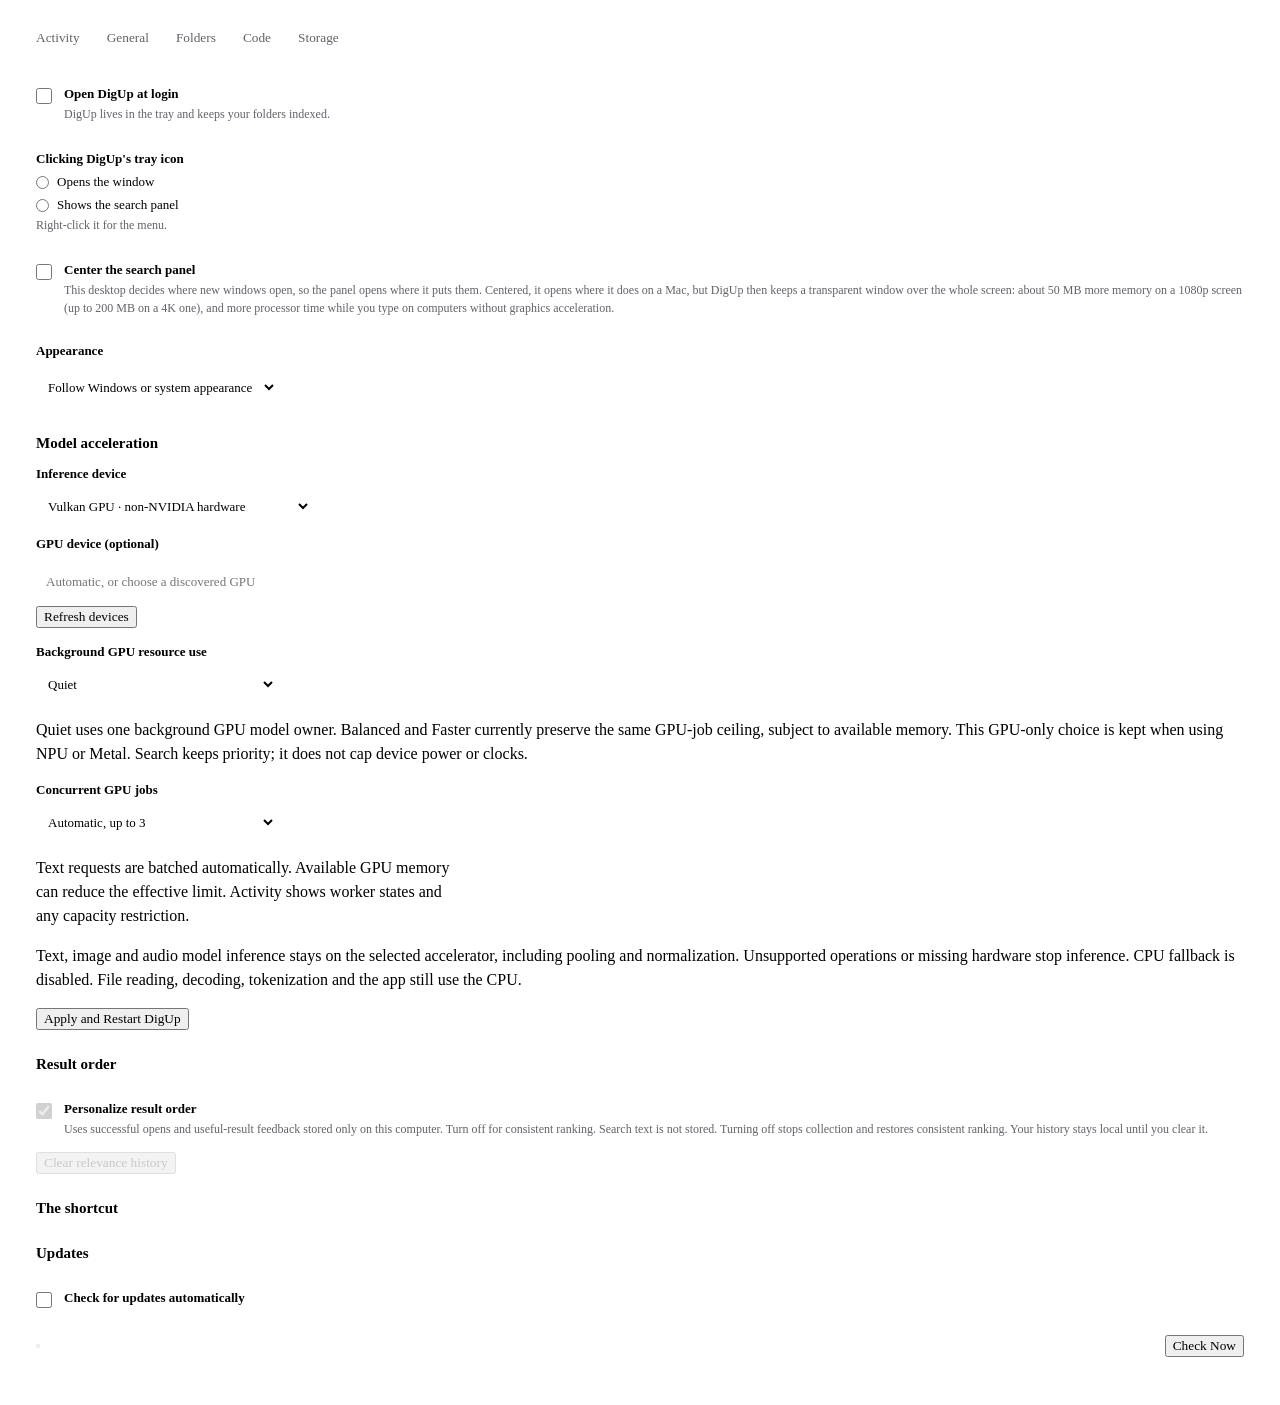
==== shell/ui/settings.html @ 99cb6255 "Keep source feedback independent and exercise review failures" ====
<!doctype html>
<html lang="en">
<head>
  <meta charset="utf-8">
  <title>DigUp Settings</title>
  <link rel="icon" href="icon.png">
  <link rel="stylesheet" href="setup.css">
  <link rel="stylesheet" href="settings.css">
  <link rel="stylesheet" href="applications.css">
  <link rel="stylesheet" href="activity.css">
  <link rel="stylesheet" href="appearance.css">
  <link rel="stylesheet" href="pipeline.css">
  <link rel="stylesheet" href="desktop.css">
  <script src="appearance.js"></script>
</head>
<body>
  <nav class="tabs" id="tabs" role="tablist">
    <button role="tab" data-tab="activity">Activity</button>
    <button role="tab" data-tab="general">General</button>
    <button role="tab" data-tab="folders">Folders</button>
    <button role="tab" data-tab="code">Code</button>
    <button role="tab" data-tab="apps" id="apps-tab" hidden>Apps</button>
    <button role="tab" data-tab="drives" id="drives-tab" hidden>Drives</button>
    <button role="tab" data-tab="executable-review" id="review-tab" hidden>Review apps</button>
    <button role="tab" data-tab="windows-settings" id="win-settings-tab" hidden>Windows settings</button>
    <button role="tab" data-tab="storage">Storage</button>
  </nav>
  <main class="settings">
    <section class="tab" id="activity" role="tabpanel" hidden><div id="settings-activity"></div></section>
    <section class="tab" id="general" role="tabpanel">
      <label class="option" id="login-option" hidden>
        <input type="checkbox" id="login">
        <span class="text">
          <span class="name">Open DigUp at login</span>
          <span class="info">DigUp lives in the tray and keeps your folders indexed.</span>
        </span>
      </label>

      <div class="option" id="tray-click-option" hidden>
        <span class="text">
          <span class="name">Clicking DigUp's tray icon</span>
          <label class="choice"><input type="radio" name="tray-click" value="window"> Opens the window</label>
          <label class="choice"><input type="radio" name="tray-click" value="panel"> Shows the search panel</label>
          <span class="info">Right-click it for the menu.</span>
        </span>
      </div>

      <label class="option" id="center-option" hidden>
        <input type="checkbox" id="center">
        <span class="text">
          <span class="name">Center the search panel</span>
          <span class="info">This desktop decides where new windows open, so the panel opens where it puts them.
            Centered, it opens where it does on a Mac, but DigUp then keeps a transparent window over the whole screen:
            about 50 MB more memory on a 1080p screen (up to 200 MB on a 4K one), and more processor time while you type
            on computers without graphics acceleration.</span>
        </span>
      </label>

      <label for="appearance">Appearance</label>
      <select class="field" id="appearance"><option value="system">Follow Windows or system appearance</option><option value="light">Light</option><option value="dark">Dark</option></select>
      <p id="appearance-message" class="note" role="status"></p>
      <div id="panel-material-option" class="appearance-option" hidden>
        <label for="panel-material">Search panel appearance</label>
        <select class="field" id="panel-material" aria-describedby="panel-material-note">
          <option value="automatic">Automatic · Windows transparency</option>
          <option value="solid">Solid</option>
        </select>
        <p id="panel-material-note" class="note"></p>
      </div>
      <h3>Model acceleration</h3>
      <label for="accelerator">Inference device</label>
      <select class="field" id="accelerator">
        <option value="vulkan">Vulkan GPU · non-NVIDIA hardware</option>
        <option value="amd-vulkan">AMD Vulkan · RDNA1 / RX 5000 and newer</option>
        <option value="nvidia-cuda">NVIDIA CUDA · RTX 20-series and newer</option>
        <option value="openvino-npu">Intel NPU · OpenVINO</option>
        <option value="metal">Apple Metal</option>
      </select>
      <div id="gpu-options">
        <label for="gpu-device">GPU device (optional)</label>
        <input class="field" id="gpu-device" list="gpu-devices" placeholder="Automatic, or choose a discovered GPU" spellcheck="false">
        <datalist id="gpu-devices"></datalist>
        <button id="refresh-gpus" type="button">Refresh devices</button>
        <p id="gpu-discovery" class="note" role="status"></p>
      </div>
      <label for="resource-profile">Background GPU resource use</label>
      <select id="resource-profile" class="field" aria-describedby="resource-profile-note"><option value="quiet">Quiet</option><option value="balanced">Balanced</option><option value="faster">Faster</option></select>
      <p id="resource-profile-note" class="note">Quiet uses one background GPU model owner. Balanced and Faster currently preserve the same GPU-job ceiling, subject to available memory. This GPU-only choice is kept when using NPU or Metal. Search keeps priority; it does not cap device power or clocks.</p>
      <div id="gpu-jobs-control" class="gpu-jobs-control">
        <label for="gpu-jobs">Concurrent GPU jobs</label>
        <select id="gpu-jobs" class="field"><option value="0">Automatic, up to 3</option><option value="1">1</option><option value="2">2</option><option value="3">3</option></select>
        <p class="note">Text requests are batched automatically. Available GPU memory can reduce the effective limit. Activity shows worker states and any capacity restriction.</p>
      </div>
      <p id="accelerator-migration" class="note" role="status" hidden></p>
      <div id="npu-options" hidden>
        <label for="npu-python">OpenVINO Python executable</label>
        <input class="field" id="npu-python" placeholder="C:\DigUpNPU\.venv\Scripts\python.exe" spellcheck="false">
        <label for="npu-models">Exported EmbeddingGemma 2 bundle folder</label>
        <input class="field" id="npu-models" placeholder="C:\DigUpNPU\models" spellcheck="false">
        <p class="note">Use an exported EmbeddingGemma 2 model bundle. Intel's NPU driver is required.
          NPU vectors use a separate index.</p>
      </div>
      <p class="note">Text, image and audio model inference stays on the selected accelerator, including pooling and
        normalization. Unsupported operations or missing hardware stop inference. CPU fallback is disabled.
        File reading, decoding, tokenization and the app still use the CPU.</p>
      <button id="apply-accelerator">Apply and Restart DigUp</button>

      <h3>Result order</h3>
      <label class="option"><input id="personalization-enabled" type="checkbox" checked disabled><span class="text"><span class="name">Personalize result order</span><span class="info">Uses successful opens and useful-result feedback stored only on this computer. Turn off for consistent ranking. Search text is not stored. Turning off stops collection and restores consistent ranking. Your history stays local until you clear it.</span></span></label>
      <button id="clear-personalization" type="button" disabled>Clear relevance history</button>
      <p id="personalization-status" class="note" role="status"></p>

      <h3>The shortcut</h3>
      <div class="keys" id="keys"></div>
      <button class="link" id="change-shortcut" hidden>Change Shortcut…</button>
      <p class="note" id="recording" hidden></p>
      <p class="shortcut-note" id="shortcut-note" hidden></p>
      <code class="command" id="shortcut-command" hidden></code>

      <h3>Updates</h3>
      <label class="option">
        <input type="checkbox" id="update-checks">
        <span class="text">
          <span class="name">Check for updates automatically</span>
          <span class="info" id="update-info"></span>
        </span>
      </label>
      <div class="update-row">
        <button class="link" id="update-version"></button>
        <button id="check-now">Check Now</button>
      </div>
    </section>

    <section class="tab" id="folders" role="tabpanel" hidden>
      <div class="card status-card">
        <div class="status-text">
          <div class="status-line" id="status-line"></div>
          <div class="bar" id="status-bar" hidden><div class="fill" id="status-fill"></div></div>
          <div class="status-detail" id="status-detail"></div>
        </div>
        <button id="pause" hidden>Pause</button>
      </div>

      <h3>Folders to search</h3>
      <button class="link" id="index-now">Index now</button>
      <button class="link" id="index-diagnostics">Activity and diagnostics…</button>
      <div class="card list" id="folder-rows"></div>
      <p id="folder-priority-status" class="note" role="status"></p>
      <button class="link" id="folders-drives" type="button" hidden>Choose drives…</button>
      <button class="link" id="add-folders">Add Folders…</button>

      <h3>Skip these folders</h3>
      <div class="card list" id="skipped-rows"></div>
      <button class="link" id="skip-folder">Skip a Folder…</button>

      <h3>Skip these file types</h3>
      <input class="field" id="types" type="text" placeholder="e.g. heic, txt" spellcheck="false" autocomplete="off">
      <p class="note">DigUp reads pictures, PDFs, documents (txt, md, rtf, docx, odt, html), audio and video. Keys,
        certificates and password files are never read, nor are hidden folders.</p>

      <label class="option hours-option">
        <input type="checkbox" id="hours">
        <span class="text">
          <span class="name">Index only at set hours</span>
          <span class="info">Files are read only between these times, and what changed meanwhile is picked up when
            they begin. Search works all day.</span>
          <span class="times" id="times" hidden>From <input type="time" id="hours-start"> to
            <input type="time" id="hours-end"></span>
        </span>
      </label>
    </section>

    <section class="tab" id="code" role="tabpanel" hidden>
      <p class="intro">DigUp can find code by what it does. Type “code:” in the search panel and say what the code does,
        or pick Code in the window. Results open in your editor at the line.</p>
      <div class="card status-card" id="code-status" hidden>
        <div class="status-text">
          <div class="status-line" id="code-status-line"></div>
          <div class="status-detail" id="code-status-detail"></div>
        </div>
      </div>

      <h3>Code folders</h3>
      <div class="card list" id="code-rows"></div>
      <p id="code-priority-status" class="note" role="status"></p>
      <button class="link" id="add-code">Add Folders…</button>

      <h3>Open code in</h3>
      <select class="field" id="code-editor"></select>
      <p class="note">DigUp reads what git keeps in these folders: source, configuration, a repository's docs and
        notebooks. It leaves out what git ignores, dependencies and build output, data files, keys and password files.
        Code gets an index of its own and shows up only when you search for code.</p>

      <button class="link danger" id="code-off" hidden>Turn Off Code Search…</button>
      <div class="confirm" id="code-off-confirm" hidden>
        <p id="code-off-text"></p>
        <div class="actions">
          <button id="code-off-cancel">Cancel</button>
          <button class="danger" id="code-off-go">Turn Off</button>
        </div>
      </div>
    </section>

    <section class="tab" id="apps" role="tabpanel" hidden>
      <label class="option"><input type="checkbox" id="apps-enabled"><span class="text"><span class="name">Include installed applications</span><span class="info">Find and launch the applications registered with Windows.</span></span></label>
      <label class="option"><input type="checkbox" id="apps-semantic"><span class="text"><span class="name">Match applications by purpose</span><span class="info">Describe what you want to do. Uses the selected inference device; name matching works while the model is unavailable.</span></span></label>
      <label class="option"><span class="text"><span class="name">Apps in ordinary searches</span><span class="info">Choose how applications appear alongside your files. The Apps filter and apps: always search applications directly.</span></span>
        <select id="apps-placement" aria-label="Apps in ordinary searches"><option value="smart">Smart placement</option><option value="files-first">Files first</option><option value="apps-only">Apps view only</option></select></label>
      <div id="apps-status" class="apps-settings-status" aria-label="Application availability"><p id="apps-catalog-status"></p><p id="apps-purpose-status"></p></div>
      <div class="apps-settings-actions"><button id="apps-refresh">Refresh applications</button>
        <button id="apps-prepare">Prepare purpose matching</button><button class="link" id="apps-diagnostics">Activity and diagnostics…</button></div>
      <button id="open-drives" type="button">Choose drives…</button>
      <div id="extra-app-sources" hidden>
        <details class="source-section"><summary>Enhance app descriptions online</summary>
          <p class="note">Optional. Reads installed product IDs and versions through WinGet, then requests matching manifests from Microsoft's community catalog on GitHub. If allowed, it may fetch the publisher page listed there. Those services see the requested product and your IP address. Search queries, documents and local file paths are never sent.</p>
          <label class="option"><input id="descriptions-enabled" type="checkbox"><span>Fetch online app descriptions</span></label>
          <label class="option"><input id="descriptions-publishers" type="checkbox"><span>Use publisher pages when the catalog description is too short</span></label>
          <p class="note">Only exact product and publisher matches are used. Saved descriptions work offline. Your own purpose descriptions always take priority.</p>
          <p id="descriptions-status" class="note" aria-label="Description preparation"></p>
          <div class="apps-settings-actions"><button id="descriptions-refresh">Refresh descriptions</button><button id="descriptions-clear">Turn off and clear saved descriptions</button></div>
          <p id="source-message-enrichment" class="source-message" role="status"></p>
        </details>
        <span id="sources-announcement" class="visually-hidden" role="status"></span>
      </div>
      <div class="apps-catalog-tools"><label for="apps-filter">Find an application to customize</label>
        <input id="apps-filter" class="field" type="search" placeholder="Application name or alias" autocomplete="off">
        <label for="apps-visibility">Show</label><select id="apps-visibility" class="field"><option value="visible">Visible</option><option value="hidden">Hidden</option><option value="all">All</option></select></div>
      <p id="apps-drafts" class="note" role="status"></p>
      <div class="apps-settings-layout"><div class="apps-catalog-pane"><div id="apps-list" role="listbox" aria-label="Applications to customize"></div>
        <button id="apps-more" hidden>Show more applications</button><p id="apps-list-count" class="note"></p></div>
        <div id="apps-editors" aria-label="Selected application settings"></div></div>
    </section>

    <section class="tab" id="drives" role="tabpanel" hidden>
      <h2>Drives</h2>
      <button id="drive-file-settings" class="link" type="button">File indexing status and exclusions</button>
      <p class="note">Choose Files, Applications, or both. File choices retain your folder exclusions. Windows shortcuts remain the preferred application launch targets.</p>
          <button id="drive-list-refresh" type="button">Refresh drive list</button>
          <p id="drive-volumes-state" class="note" role="status"></p><p id="source-message-volumes" class="source-message" role="status"></p>
          <p id="drive-status" class="note" aria-label="Drive discovery progress"></p>
          <div id="drive-volumes" class="source-volumes" aria-label="Drives to scan"></div>
          <div class="drive-source-policy" aria-label="Application discovery policy">
          <label class="option"><input id="drive-enabled" type="checkbox"><span>Discover applications on selected drives</span></label>
          <label class="option"><input id="drive-paused" type="checkbox"><span>Pause application discovery</span></label>
          </div>
          <p id="drive-draft" class="note" role="status"></p>
          <div class="apps-settings-actions"><button id="drive-save">Save drive choices</button><button id="drive-revert">Revert</button><button id="drive-refresh">Rescan applications</button></div>
          <p id="source-message-discovery" class="source-message" role="status"></p>
          <details id="drive-measurements"><summary>Application discovery stage measurements</summary><div id="drive-progress-list"></div></details>
          <button id="drive-install">Install or update fast NTFS discovery…</button>
          <p class="note">Optional, administrator permission required. The read-only component reads NTFS records and checks your access before returning executable paths. Other filesystems and unavailable components use slower directory discovery. The shared component remains installed when a user removes DigUp.</p>
          <button id="open-app-review" type="button">Review discovered applications</button>
          <p class="note">Review installers, helpers and uncertain executables separately. Including an entry makes it searchable; it does not run it.</p>
    </section>

    <section class="tab" id="executable-review" role="tabpanel" hidden>
      <h2>Review discovered applications</h2>
      <p class="note">Drive scans can find installers and internal helpers as well as applications. Include only the programs you want to find and launch. Original Windows shortcuts remain the preferred launch targets.</p>
      <button id="review-drive-settings" class="link" type="button">Drive choices and scan status</button>
          <label for="drive-filter">Review discovered executables</label><input id="drive-filter" type="search" class="field" placeholder="Executable name">
          <label for="drive-visibility">Candidates</label><select id="drive-visibility" class="field"><option value="review">Needs review</option><option value="accepted">Included</option><option value="hidden">Hidden</option><option value="excluded">Excluded</option><option value="all">All</option></select>
          <p id="drive-list-state" class="note" role="status"></p><button id="drive-retry-list" type="button" hidden>Retry catalog</button><div id="drive-candidates" aria-label="Discovered executable candidates"></div><button id="drive-more" hidden>Show more executables</button><p id="drive-count" class="note"></p>
          <p id="source-message-review" class="source-message" role="status"></p>
    </section>

    <section class="tab" id="windows-settings" role="tabpanel" hidden>
      <h2>Windows settings search</h2>
      <div class="settings-source">
          <p class="note">Open Windows pages by name or describe a task. Use the Settings filter or settings: for destinations only.</p>
          <label class="option"><input id="win-settings-enabled" type="checkbox"><span>Include Windows settings</span></label>
          <label class="option"><input id="win-settings-purpose" type="checkbox"><span>Match settings by purpose on the selected accelerator</span></label>
          <label class="option"><input id="win-settings-ordinary" type="checkbox"><span>Show settings in ordinary searches</span></label>
          <p id="win-settings-status" class="note" role="status"></p><button id="win-settings-prepare">Prepare settings purpose matching</button>
          <p id="source-message-windows" class="source-message" role="status"></p>
        </div>
      <button id="win-settings-activity" class="link" type="button">Activity and diagnostics</button>
    </section>

    <section class="tab" id="storage" role="tabpanel" hidden>
      <h3>Model</h3>
      <div class="card facts">
        <div class="fact"><span>EmbeddingGemma 2</span><span>Google · Apache 2.0 · 865 MB</span></div>
        <div class="fact"><span>Status</span><span id="model-status"></span></div>
        <div class="fact"><span>Location</span><button class="path-button" id="model-path"></button></div>
      </div>
      <h3>Index</h3>
      <div class="card facts">
        <div class="fact"><span>Size on disk</span><span id="index-size"></span></div>
        <div class="fact"><span>Location</span><button class="path-button" id="index-path"></button></div>
      </div>
      <h3>Privacy</h3>
      <p class="privacy-text">DigUp reads the folders you choose and keeps what it learns in its index, on this
        computer. Model downloads and update checks send nothing about your files. Optional online app descriptions
        request installed product metadata from the sources explained in Apps; this is off by default.</p>
      <p class="note"><span id="version"></span> <button class="link inline" id="licenses" hidden>Licenses</button></p>
    </section>

    <p class="note problem" id="problem" hidden></p>
  </main>
  <script src="shortcut.js"></script>
  <script src="pipeline.js"></script>
  <script src="activity.js"></script>
  <script src="applications-settings.js"></script>
  <script src="discovery-settings.js"></script>
  <script src="settings.js"></script>
</body>
</html>
---- shell/ui/settings.css ----
/* The Settings window: setup.css's look (colors, keys, notes), with tabs: General, Folders, Code, Storage. */

body { display: flex; flex-direction: column; }

.tabs { flex: none; display: flex; justify-content: flex-start; gap: 4px; overflow-x: auto; padding: 12px 20px 10px; border-bottom: 1px solid var(--line); }
.tabs button { flex: none; min-height: 36px; white-space: nowrap; border: 0; border-radius: 7px; padding: 5px 14px; background: none; color: var(--secondary); font-weight: 500; }
.tabs button:hover { background: var(--line); }
.tabs button[aria-selected="true"] { background: var(--moss); color: white; }

main.settings { flex: 1; min-height: 0; overflow-y: auto; padding: 8px 32px 24px; }
main.settings h3:first-child { margin-top: 14px; }

.option { display: flex; gap: 12px; align-items: flex-start; padding: 12px 0; border-bottom: 1px solid var(--line); }
.option input[type="checkbox"] { width: 16px; height: 16px; margin: 2px 0 0; accent-color: var(--moss); flex: none; }
.option .text { display: flex; flex-direction: column; gap: 3px; }
.option .name { font-size: 13px; font-weight: 600; }
.option .info { font-size: 12px; color: var(--secondary); line-height: 1.45; }
.hours-option { border-bottom: 0; margin-top: 14px; }
.option .choice { display: flex; align-items: center; gap: 8px; font-size: 13px; margin-top: 4px; }
.option .choice input { margin: 0; accent-color: var(--moss); }
.link.inline { padding: 0; font-size: inherit; }
.update-row { display: flex; align-items: center; justify-content: space-between; gap: 12px; padding: 12px 0; }
.update-row .link { padding: 0; color: var(--secondary); cursor: default; }
.update-row .link.available { color: var(--ember); cursor: pointer; }
.times { margin-top: 6px; font-size: 12px; color: var(--secondary); display: flex; align-items: center; gap: 8px; }
.times input { font: inherit; font-size: 12px; color: var(--text); background: var(--card); border: 1px solid var(--line); border-radius: 6px; padding: 3px 6px; }

.card { background: var(--card); border: 1px solid var(--line); border-radius: 10px; }
.status-card { display: flex; align-items: center; gap: 14px; padding: 12px 14px; margin-top: 14px; }
.status-text { flex: 1; min-width: 0; }
.status-line { font-size: 13px; font-weight: 600; }
.status-detail { font-size: 11px; color: var(--secondary); margin-top: 4px; }
.status-card .bar { margin-top: 7px; }

.list .row { display: flex; align-items: center; gap: 12px; padding: 9px 12px; border-top: 1px solid var(--line); }
.list .row:first-child { border-top: 0; }
.list .empty { padding: 10px 12px; font-size: 12px; color: var(--secondary); }
.row .text { flex: 1; min-width: 0; }
.row .name { font-size: 13px; font-weight: 600; display: flex; align-items: center; gap: 6px; }
.row .path, .row .counts { font-size: 11px; color: var(--secondary); overflow: hidden; text-overflow: ellipsis; white-space: nowrap; }
.row .side { flex: none; text-align: right; }
.row .indexed { font-size: 12px; font-weight: 500; font-variant-numeric: tabular-nums; }
.row .states { font-size: 11px; color: var(--secondary); }
.row .flag { font-size: 10px; font-weight: 600; padding: 1px 6px; border-radius: 99px; background: rgba(242, 162, 42, 0.22); }
.remove {
  flex: none; width: 22px; height: 22px; border: 0; border-radius: 50%; padding: 0; background: var(--line);
  color: var(--secondary); font-size: 15px; line-height: 22px; text-align: center;
}
.remove:hover { background: rgba(217, 123, 26, 0.25); color: var(--text); }
.confirm { padding: 10px 12px; border-top: 1px solid var(--line); background: rgba(217, 123, 26, 0.08); }
.confirm p { margin: 0 0 8px; font-size: 12px; line-height: 1.45; }
.confirm .actions { display: flex; justify-content: flex-end; gap: 8px; }
.confirm .danger { background: #c4441c; color: white; border-color: transparent; }

input.field {
  width: 100%; font: inherit; font-size: 13px; color: var(--text); background: var(--card);
  border: 1px solid var(--line); border-radius: 7px; padding: 6px 10px;
}
input.field:focus, select.field:focus { outline: 2px solid color-mix(in srgb, var(--moss) 50%, transparent); outline-offset: -1px; }
select.field {
  font: inherit; font-size: 13px; color: var(--text); background: var(--card); border: 1px solid var(--line);
  border-radius: 7px; padding: 5px 8px; min-width: 240px;
}

.intro { font-size: 12px; color: var(--secondary); line-height: 1.5; margin: 14px 0 0; }
.link.danger { color: #c4441c; margin-top: 14px; }
#code-off-confirm { border: 1px solid var(--line); border-radius: 10px; margin-top: 14px; }

.facts .fact { display: flex; justify-content: space-between; gap: 16px; padding: 9px 12px; border-top: 1px solid var(--line); font-size: 13px; }
.facts .fact:first-child { border-top: 0; }
.facts .fact span:last-child { color: var(--secondary); text-align: right; }
/* A long path loses its start: "…/DigUp/Models". */
.path-button { font: inherit; font-size: 12px; color: var(--secondary); background: none; border: 0; padding: 0; max-width: 70%; overflow: hidden; text-overflow: ellipsis; white-space: nowrap; direction: rtl; text-align: right; }
.path-button bdi { direction: ltr; unicode-bidi: isolate; }
.path-button:hover { color: var(--text); text-decoration: underline; }
.privacy-text { font-size: 12px; color: var(--secondary); line-height: 1.5; margin: 0; }
.problem { color: #c4441c; }

@media (max-width: 640px) {
  .tabs { justify-content: flex-start; overflow-x: auto; }
  .tabs button { flex: none; }
}

#drive-file-settings, #folders-drives { color: var(--leaf-text, var(--moss)); }

.tabs button:focus-visible { outline:2px solid var(--moss); outline-offset:-2px; }
.source-volume { display:grid; grid-template-columns:minmax(0,1fr) auto; gap:8px 16px; padding:16px 0; }
.source-volume > .drive-description { min-width:0; }
.drive-name, .drive-state, .drive-selection { overflow-wrap:anywhere; }
.drive-name { font-weight:650; }
.drive-state, .drive-selection { color:var(--secondary); font-size:12px; line-height:1.5; margin:5px 0 0; }
.drive-state { color:var(--text); }
.drive-actions { grid-column:1 / -1; display:flex; gap:12px; align-items:center; flex-wrap:wrap; }
.source-drive-options { align-self:start; }
.settings-source { margin-top:16px; }
#executable-review .source-candidate:first-child { margin-top:12px; }
@media(max-width:600px),(pointer:coarse) {
  .tabs { padding:8px 12px; }
  .tabs button { min-height:44px; padding:8px 12px; }
  .source-volume { grid-template-columns:minmax(0,1fr); }
  .source-drive-options label { min-height:44px; }
  main.settings { padding-inline:18px; }
  .drive-actions button, #windows-settings button, #executable-review button, #general button { min-height:44px; }
}

.folder-priority { margin-top:4px; white-space:nowrap; }

.drive-source-policy { border-top:1px solid var(--line); margin-top:12px; }
---- shell/ui/applications.css ----
.app-group { margin: 4px 0 18px; }
.app-group-title { font-size: 12px; font-weight: 600; color: var(--secondary); padding: 8px 12px; }
.app-row { display: flex; align-items: center; gap: 11px; min-height: 54px; padding: 8px 12px; border-radius: 7px; cursor: default; }
.app-row:hover { background: var(--line); }
.app-row.selected { background: color-mix(in srgb, var(--moss,#356652) 8%, var(--surface)); }
.app-row-text { min-width: 0; }
.app-name { font-weight: 600; overflow: hidden; text-overflow: ellipsis; white-space: nowrap; }
.app-description { color: var(--secondary); font-size: 12px; line-height: 1.5; overflow: hidden; text-overflow: ellipsis; }
.app-row .app-description { white-space: nowrap; }
.app-icon { flex: none; width: 34px; height: 34px; display: inline-flex; align-items: center; justify-content: center; font-size: 28px; color: var(--secondary); }
.app-icon img { width: 100%; height: 100%; object-fit: contain; }
.app-details { padding: 20px; line-height: 1.6; overflow-wrap: anywhere; }
.app-details > .app-icon { width: 80px; height: 80px; display: flex; margin-bottom: 15px; }
.app-details .app-name { white-space: normal; font-size: 17px; }
.app-details button { margin: 8px 8px 0 0; padding: 6px 12px; border: 1px solid var(--line); border-radius: 6px; background: var(--chip); color: var(--text); }
.app-more { margin: 8px 12px; }
.app-status { padding: 8px 12px; color: var(--secondary); font-size: 12px; overflow-wrap: anywhere; }
.app-editor { padding: 12px 0; border-bottom: 1px solid var(--line); }
.app-editor label { display: block; margin-top: 8px; }
.app-editor input[type=text], .app-editor textarea { width: 100%; font: inherit; padding: 8px; border: 1px solid var(--line); border-radius: 6px; background: var(--surface); color: var(--text); }
.app-editor textarea { resize: vertical; min-height: 65px; }
.app-editor button { margin: 8px 8px 0 0; }

/* The launcher and its editor share the app's moss accent; file previews keep their existing presentation. */
body.apps-mode { --accent:var(--moss); }
body.apps-mode .top { padding:28px 24px 16px; }
body.apps-mode .bar, body.apps-mode .field { min-height:44px; }
body.apps-mode .field { background:var(--surface); border:1px solid var(--line); }
body.apps-mode #content { padding:38px 24px 18px; }
.app-group-heading { display:flex; align-items:center; flex-wrap:wrap; gap:12px; padding:4px 12px 8px; }
.app-group-heading .app-group-title { margin:0; padding:0; font-size:14px; color:var(--text); }
body.apps-mode .app-group-heading { padding:0 0 4px; margin-top:18px; }
body.apps-mode .app-group-title { font-size:23px; font-weight:650; }
.app-group-count, .app-purpose-state, .app-catalog-note { color:var(--secondary); font-size:14px; }
.app-purpose-state { margin-left:auto; font-size:12px; }
.app-catalog-note { margin:0 0 22px; }
.app-row-expanded { display:grid; grid-template-columns:40px minmax(0,1fr) auto auto; gap:16px; min-height:92px; border-radius:0; border-bottom:1px solid var(--line); padding:18px; border-left:3px solid transparent; }
.app-row-expanded.selected { border-left-color:var(--moss); }
.app-row-expanded .app-icon { width:40px; height:40px; }
.app-row-expanded .app-name { font-size:16px; line-height:1.45; }
.app-row-expanded .app-publisher, .app-row-expanded .app-description { color:var(--secondary); font-size:14px; line-height:1.45; overflow:hidden; text-overflow:ellipsis; white-space:nowrap; }
.app-match-reason { color:var(--secondary); font-size:12px; }
.app-title-line { display:flex; align-items:baseline; gap:8px; min-width:0; }
.app-title-line .app-name { min-width:0; overflow:hidden; text-overflow:ellipsis; white-space:nowrap; }
.app-inline-publisher { max-width:35%; flex-shrink:0; overflow:hidden; text-overflow:ellipsis; white-space:nowrap; color:var(--secondary); font-size:11px; }
.apps-mode .app-inline-publisher { display:none; }
.app-purpose-tag { display:none; color:var(--secondary); font-size:11px; }
.app-row-actions { visibility:hidden; }
.app-row.selected .app-row-actions { visibility:visible; }
.app-row:hover .app-row-actions, .app-row:focus-within .app-row-actions { visibility:visible; }
.app-group-mixed { margin:18px 0 8px; border-top:1px solid var(--line); padding-top:10px; }
.app-group-mixed .app-row-expanded { min-height:64px; padding:10px 12px; gap:12px; border-radius:7px; border-bottom:0; }
.app-group-mixed .app-row-expanded .app-name { font-size:14px; }
.app-group-mixed .app-row-expanded .app-publisher { display:none; }
.app-group-mixed .app-row-expanded .app-description { font-size:12px; }
.app-launch, .app-details button.primary { font:inherit; font-size:14px; padding:8px 14px; border:0; border-radius:7px; background:var(--moss); color:#fff; cursor:pointer; }
.app-launch:disabled { opacity:.5; }
.app-launch:focus-visible, .app-settings-row:focus-visible, .app-manage:focus-visible { outline:2px solid var(--moss); outline-offset:3px; }
.app-manage { background:none; color:var(--leaf-text,var(--moss)); text-decoration:underline; border:0; padding:0; margin:22px 0 0; font:inherit; font-size:14px; cursor:pointer; }
.app-keyboard-help { color:var(--secondary); font-size:12px; margin:12px 0; }
.apps-settings-status { margin:18px 0 12px; font-size:13px; line-height:1.5; }
.apps-settings-status p { margin:4px 0; }
#apps-purpose-status { color:var(--secondary); }
.apps-settings-actions { display:flex; align-items:center; flex-wrap:wrap; gap:8px; }
.apps-settings-actions .link { padding:6px 0; }
.apps-catalog-tools { display:grid; grid-template-columns:minmax(0,1fr) auto; column-gap:12px; row-gap:6px; margin-top:24px; }
.apps-catalog-tools label[for=apps-filter] { grid-column:1; grid-row:1; }
.apps-catalog-tools #apps-filter { grid-column:1; grid-row:2; }
.apps-catalog-tools label[for=apps-visibility] { grid-column:2; grid-row:1; }
.apps-catalog-tools #apps-visibility { grid-column:2; grid-row:2; min-width:100px; width:100%; }
.apps-settings-layout { display:grid; grid-template-columns:minmax(180px, .8fr) minmax(0,1.2fr); gap:24px; margin:14px 0 20px; align-items:start; }
.apps-catalog-pane { min-width:0; }
#apps-list { max-height:430px; overflow-y:auto; padding:2px 4px 2px 2px; }
.app-settings-row { display:flex; flex-direction:column; text-align:left; gap:2px; border:0; border-radius:6px; padding:10px; width:100%; color:var(--text); background:transparent; font-size:13px; }
.app-settings-row .app-name { max-width:100%; }
.app-settings-row:hover { background:var(--line); }
.app-settings-row[aria-selected=true] { background:color-mix(in srgb,var(--moss) 12%,var(--surface)); }
.app-draft-mark, .app-visibility-note { font-size:11px; color:var(--secondary); }
.app-draft-mark { color:var(--ember); }
#apps-editors { min-width:0; padding-left:24px; border-left:1px solid var(--line); }
#apps-editors .app-editor { padding:0; border:0; }
#apps-editors .app-editor-name { font-size:17px; text-transform:none; color:var(--text); letter-spacing:0; margin:0 0 4px; overflow-wrap:anywhere; }
.app-editor-purpose { font-size:13px; line-height:1.5; }
.app-editor label { font-size:13px; }
.app-editor label textarea { display:block; margin-top:6px; font-size:14px; }
.app-editor .app-hidden-option { display:flex; align-items:center; gap:8px; margin:16px 0; }
.app-hidden-option input { accent-color:var(--moss); margin:0; }
.app-editor .apps-settings-actions { margin-top:14px; }
.app-editor .apps-settings-actions button { margin:0; }
.app-editor-message { font-size:13px; color:var(--secondary); overflow-wrap:anywhere; }
@media (max-width:1100px) { .app-match-reason { display:none; } .app-purpose-tag { display:block; } .app-row-expanded { grid-template-columns:40px minmax(0,1fr) auto; gap:12px; } }
@media (max-width:540px) { .apps-settings-layout { grid-template-columns:1fr; } #apps-list { max-height:220px; } #apps-editors { border-left:0; border-top:1px solid var(--line); padding:18px 0 0; } .app-purpose-state { width:100%; margin-left:0; } }
@media (prefers-color-scheme:dark) { .app-generic { filter:invert(.75); } }
@media (forced-colors:active) { .app-row.selected, .app-settings-row[aria-selected=true] { outline:2px solid Highlight; } }

.source-section {border-top:1px solid var(--border, #9a9a9a55);padding:16px 0;margin-top:14px}
.source-section > summary {font-weight:600;cursor:pointer}
.source-volumes {display:grid;gap:10px;margin:12px 0}
.source-volume {display:flex;gap:10px;align-items:center;overflow-wrap:anywhere}
.source-candidate {display:grid;gap:4px;padding:12px 0;border-top:1px solid var(--border, #9a9a9a55)}
.source-path {font-size:12px;overflow-wrap:anywhere;opacity:.75}
.description-attribution {font-size:12px;opacity:.8}

.best-matches { border-top: 0; margin-top: 0; padding-top: 0; }
.result-section-title { margin: 18px 12px 12px; font-size: 14px; color: var(--text); }
.cell.best-file-row {
  display: grid; grid-template-columns: 40px minmax(0, 1fr); column-gap: 12px; row-gap: 2px;
  min-height: 64px; padding: 10px 12px; border-radius: 7px; align-items: center;
}
.cell.best-file-row:hover { background: var(--line); }
.cell.best-file-row.selected { background: color-mix(in srgb, var(--moss, #356652) 8%, var(--surface)); }
.cell.best-file-row .picture { grid-column: 1; grid-row: 1 / 3; width: 40px; height: 40px; border-radius: 5px; }
.cell.best-file-row.selected .picture { box-shadow: none; }
.cell.best-file-row .name { grid-column: 2; align-self: end; margin: 0; font-size: 14px; }
.cell.best-file-row .folder { grid-column: 2; align-self: start; margin: 0; font-size: 12px; }
.cell.best-file-row .picture .big-icon svg { width: 26px; height: 26px; }
.cell.best-file-row .kind-badge, .cell.best-file-row .place { display: none; }
.best-file-row:focus-visible { outline: 2px solid var(--accent); outline-offset: -2px; }
@media (forced-colors: active) { .cell.best-file-row.selected { outline: 2px solid Highlight; } }

.source-volume { display: grid; gap: 8px; padding: 12px 0; border-bottom: 1px solid var(--line); }
.source-drive-options { display: flex; flex-wrap: wrap; gap: 12px 24px; }
.source-drive-options label { display: flex; align-items: center; gap: 8px; min-height: 32px; }
.source-drive-options input { flex: none; accent-color: var(--moss); }
.drive-name { font-weight: 600; overflow-wrap: anywhere; }
.source-volume .note { margin: 0; }
@media (pointer: coarse) { .source-drive-options label { min-height: 44px; } }

.cell.best-file-row { border-left: 3px solid transparent; }
.cell.best-file-row.selected, .best-matches .app-row-expanded.selected { border-left-color: var(--leaf-text, var(--moss)); }
.panel-result-group .row, .panel-result-group .app-row { border-left: 3px solid transparent; }
.panel-result-group .row.selected, .panel-result-group .app-row.selected {
  border-left-color: var(--leaf-text, var(--moss));
  background: color-mix(in srgb, var(--moss, #356652) 8%, var(--surface));
}

.result-match-reason, .result-availability { color: var(--secondary); font-size: 11px; line-height: 1.4; }
.cell.best-file-row .result-match-reason { grid-column: 2; }
.cell.best-file-row .picture { grid-row: 1 / 4; }
.feedback-actions { padding: 8px 16px 12px; }
.relevance-feedback { font: inherit; color: var(--text); background: var(--chip); border: 1px solid var(--line); border-radius: 6px; padding: 6px 10px; }
.relevance-feedback:focus-visible { outline: 2px solid var(--moss); outline-offset: 2px; }
.relevance-feedback:disabled { color: var(--secondary); }
---- shell/ui/activity.css ----
/* Shared native-status presentation. Light and dark palettes follow the existing app. */
.visually-hidden { position:absolute; width:1px; height:1px; padding:0; overflow:hidden; clip-path:inset(50%); white-space:nowrap; }
.activity-view { --activity-green:var(--moss,#356652); --activity-good:var(--leaf-text,var(--moss,#356652)); padding:24px; color:var(--text); font-size:14px; line-height:1.5; display:flex; flex-direction:column; height:100%; overflow:hidden; user-select:text; }
.activity-view > [data-pane] { flex:1; min-height:0; overflow-y:auto; padding-right:5px; }
.activity-view > .activity-heading, .activity-view > .activity-tabs, .activity-view > .activity-footer { flex:none; }
.settings #activity { height:100%; }
.activity-view button, .activity-report button { font:inherit; padding:7px 12px; border:1px solid var(--line); border-radius:7px; background:var(--card,var(--surface)); color:var(--text); cursor:pointer; }
.activity-view button:hover, .activity-report button:hover { background:var(--chip,var(--line)); }
.activity-view button:disabled, .activity-report button:disabled { opacity:.5; cursor:default; }
.activity-view button:focus-visible, .activity-report button:focus-visible { outline:2px solid var(--activity-green,var(--moss)); outline-offset:3px; }
.activity-heading, .activity-report-heading { display:flex; align-items:center; justify-content:space-between; gap:16px; }
.activity-heading h2, .activity-report h2 { font-size:21px; margin:0; font-weight:650; letter-spacing:-.02em; }
.activity-heading > button { border:0; color:var(--secondary); background:transparent; }
.activity-tabs { display:flex; gap:24px; margin:12px 0 18px; border-bottom:1px solid var(--line); }
.activity-tabs button { padding:9px 0 10px; border:0; border-bottom:3px solid transparent; border-radius:0; color:var(--secondary); background:none; }
.activity-tabs button[aria-selected=true] { color:var(--activity-good); border-bottom-color:var(--activity-green); font-weight:600; }
.activity-view h3 { margin:0 0 12px; font-size:16px; color:var(--text); text-transform:none; letter-spacing:0; }
.activity-view [data-key=phase] { font-size:23px; line-height:1.25; font-weight:650; }
.activity-view p { margin:6px 0 0; }
.activity-explanation { color:var(--secondary); max-width:62ch; }
.activity-stages { display:flex; justify-content:space-between; list-style:none; padding:0; margin:24px 0 12px; color:var(--secondary); font-size:13px; }
.activity-stages li { flex:1; border-top:2px solid var(--line); padding-top:7px; text-align:center; }
.activity-stages li.current { border-color:var(--ember); color:var(--text); font-weight:600; }
.activity-meter { overflow:hidden; height:6px; border-radius:4px; background:var(--line); }
.activity-meter span { display:block; height:100%; background:var(--moss); border-radius:4px; }
.activity-meter.indeterminate span { width:18%; background:var(--ember); animation:activity-scan 1.9s ease-in-out infinite alternate; }
@keyframes activity-scan { from { transform:translateX(75%); } to { transform:translateX(380%); } }
.activity-progress-label { color:var(--secondary); font-size:12px; text-align:center; min-height:18px; }
.activity-metrics { display:grid; grid-template-columns:1fr 1fr; margin:22px 0 4px; gap:20px; }
.activity-metrics > div { display:flex; flex-direction:column; min-width:0; }
.activity-metrics > div + div { padding-left:20px; border-left:1px solid var(--line); }
.activity-metrics strong { font-size:28px; line-height:1.2; letter-spacing:-.025em; font-weight:650; font-variant-numeric:tabular-nums; overflow-wrap:anywhere; }
.activity-metrics span { color:var(--secondary); margin-top:5px; }
.activity-muted, .activity-path, .activity-explanation { color:var(--secondary); font-size:14px; }
.activity-path { overflow-wrap:anywhere; }
.activity-location { display:flex; justify-content:space-between; align-items:center; gap:16px; margin-top:22px; }
.activity-location > div { min-width:0; }
.activity-location > button { flex:none; }
.activity-view [data-key=freshness] { font-size:12px; margin:8px 0; }
.activity-section { margin-top:18px; padding-top:18px; border-top:1px solid var(--line); }
.activity-view dl { margin:0; }
.activity-view dl > div { display:flex; gap:16px; justify-content:space-between; padding:6px 0; }
.activity-view dt { color:var(--secondary); }
.activity-view dd { margin:0; text-align:right; overflow-wrap:anywhere; }
.activity-view [data-key=skip-reasons] { white-space:pre-line; color:var(--secondary); margin-top:8px; }
.activity-view details { margin-top:14px; font-size:13px; }
.activity-view summary { cursor:pointer; color:var(--secondary); }
.activity-device { font-weight:600; }
.activity-verification { color:var(--activity-good); font-size:13px; }
.activity-error, .activity-connection { color:var(--problem,#ae421c); white-space:pre-line; overflow-wrap:anywhere; }
.activity-actions { display:flex; flex-wrap:wrap; gap:8px; }
.activity-recovery { margin:18px 0 26px; }
.activity-event-title { margin-top:24px !important; }
.activity-events { list-style:none; padding:0; margin:0; max-height:260px; overflow-y:auto; }
.activity-events li { display:grid; grid-template-columns:1fr auto; gap:2px 14px; padding:10px 0; border-bottom:1px solid var(--line); overflow-wrap:anywhere; }
.activity-event-source { color:var(--secondary); font-size:12px; grid-column:1 / -1; }
.activity-events time { color:var(--secondary); font-size:12px; white-space:nowrap; }
.activity-technical { padding-top:12px; }
.activity-technical button { margin-top:12px; }
.activity-footer { display:flex; gap:12px; justify-content:space-between; margin-top:24px; padding-top:16px; border-top:1px solid var(--line); }
.activity-copy-fallback { width:100%; height:100px; margin-top:10px; color:var(--text); background:var(--surface); }
.activity-empty { color:var(--secondary); padding:24px 0; }
.activity-report { width:min(860px,94vw); max-height:90vh; padding:24px; border:1px solid var(--line); border-radius:12px; background:var(--card,var(--surface)); color:var(--text); font-family:inherit; font-size:14px; line-height:1.5; }
.activity-report::backdrop { background:rgba(0,0,0,.3); }
.activity-report p { color:var(--secondary); font-size:14px; }
.activity-redaction { display:flex; align-items:center; gap:8px; margin:16px 0; font-size:14px; }
.activity-redaction input { accent-color:var(--moss); }
.activity-report textarea { width:100%; height:45vh; resize:vertical; padding:12px; border:1px solid var(--line); border-radius:7px; background:var(--surface); color:var(--text); font:12px/1.5 ui-monospace,Consolas,monospace; user-select:text; }
.activity-report .primary { background:var(--moss); color:white; }
body.activity-open { display:grid; grid-template-columns:minmax(0,1fr) min(490px,36vw); grid-template-rows:auto minmax(0,1fr) auto; }
body.activity-open > .top { grid-column:1; grid-row:1; }
body.activity-open > .split { display:contents; }
body.activity-open #content { grid-column:1; grid-row:2; }
body.activity-open > .status { grid-column:1; grid-row:3; }
body.activity-open #side { grid-column:2; grid-row:1 / -1; width:auto; max-width:none; min-width:0; padding:0; background:var(--surface); }
body.activity-open #side[hidden] { display:none; }
body.activity-open .activity-view { min-height:100%; }
body.activity-open #side { overflow-y:auto; }
@media (max-width:960px) { body.activity-open { grid-template-columns:minmax(0,1fr); } body.activity-open #content { display:none; } body.activity-open #side { grid-column:1; grid-row:2; width:100%; min-width:0; border-left:0; } }
@media (max-width:540px) { .activity-view { padding:20px 16px; } .activity-metrics strong { font-size:24px; } .activity-location { align-items:flex-start; flex-direction:column; } .activity-report { padding:16px; } }
@media (prefers-reduced-motion:reduce) { .activity-meter.indeterminate span { animation:none; transform:translateX(225%); } }
@media (forced-colors:active) { .activity-meter { border:1px solid CanvasText; } .activity-meter span { background:Highlight; } .activity-stages li.current { border-color:Highlight; } }
---- shell/ui/appearance.css ----
:root[data-theme="light"] {
  color-scheme:light;
  --surface:#fbfbfb; --card:#fff; --text:#1d1d1f; --secondary:#626269; --tertiary:#626269;
  --pane:rgba(0,0,0,.025); --line:rgba(0,0,0,.12); --fill:rgba(0,0,0,.06);
  --fill-strong:rgba(0,0,0,.1); --tile:rgba(0,0,0,.05); --menu:#fff;
  --chip:rgba(79,128,88,.1); --chip-hover:rgba(79,128,88,.2); --leaf-text:#356652;
  --problem:#ae421c;
}
:root[data-theme="dark"] {
  color-scheme:dark;
  --surface:#1f1f21; --card:#2a2a2d; --text:#f2f2f7; --secondary:#b0b0b6; --tertiary:#b0b0b6;
  --pane:rgba(255,255,255,.025); --line:rgba(255,255,255,.16); --fill:rgba(255,255,255,.08);
  --fill-strong:rgba(255,255,255,.14); --tile:rgba(255,255,255,.05); --menu:#2c2c2e;
  --chip:rgba(162,199,142,.12); --chip-hover:rgba(162,199,142,.22); --leaf-text:#a2c78e;
  --problem:#ffb89c;
}
:root[data-theme="system"] { color-scheme:light dark; }
@media (prefers-color-scheme:light) {
  :root[data-theme="system"] { --secondary:#626269; --tertiary:#626269; --leaf-text:#356652; --problem:#ae421c; }
}
@media (prefers-color-scheme:dark) {
  :root[data-theme="system"] { --secondary:#b0b0b6; --tertiary:#b0b0b6; --leaf-text:#a2c78e; --problem:#ffb89c; }
}
---- shell/ui/pipeline.css ----
.pipeline-drives { margin-top:12px; }
.pipeline-drive { padding:16px 0; border-top:1px solid var(--line); min-width:0; }
.pipeline-drive:first-child { border-top:0; padding-top:4px; }
.pipeline-drive-name { margin:0 0 5px; color:var(--text); font-size:14px; font-weight:650; overflow-wrap:anywhere; }
.pipeline-drive-phase { color:var(--text); font-weight:550; }
.pipeline-drive-counts { font-variant-numeric:tabular-nums; color:var(--text); line-height:1.6; }
.pipeline-drive-note, .pipeline-drive-empty, .pipeline-timing-owner { color:var(--secondary); line-height:1.5; overflow-wrap:anywhere; }
.pipeline-drive-error { color:var(--problem,#ae421c); white-space:pre-line; overflow-wrap:anywhere; }
.pipeline-drive-details summary { cursor:pointer; min-height:32px; padding-top:5px; color:var(--secondary); }
.pipeline-timing-owner { margin-top:12px !important; font-weight:600; }
.pipeline-timings, .pipeline-jobs { margin:4px 0; }
.pipeline-timings > div, .pipeline-jobs > div { display:flex; justify-content:space-between; gap:16px; padding:4px 0; }
.pipeline-timings dt, .pipeline-jobs dt { color:var(--secondary); min-width:0; }
.pipeline-timings dd, .pipeline-jobs dd { margin:0; text-align:right; font-variant-numeric:tabular-nums; }
.pipeline-source-heading { display:flex; align-items:baseline; justify-content:space-between; gap:12px; }
.pipeline-source-state { color:var(--secondary); font-size:12px; font-weight:400; text-align:right; }
.source-section > summary { min-height:44px; padding:10px 0; }
.source-candidate { scroll-margin:12px; }
.source-candidate:focus-visible, .pipeline-drive-details summary:focus-visible { outline:2px solid var(--moss); outline-offset:3px; }
.source-candidate .apps-settings-actions { flex-wrap:wrap; }
.source-candidate button { min-height:36px; }
.source-message { margin-top:8px; color:var(--secondary); overflow-wrap:anywhere; }
.source-message:empty { display:none; }
.source-candidate[data-pending=true] .apps-settings-actions { opacity:.65; }
.gpu-jobs-control { margin-top:16px; max-width:420px; }
.gpu-jobs-control label { display:block; margin-bottom:6px; }
.activity-meter.indeterminate { display:none; }
.activity-meter.indeterminate span { animation:none; }
.activity-progress-label { text-align:left; }
.activity-view button, .activity-report button { min-height:36px; }
.activity-view h4 { text-transform:none; letter-spacing:0; }
@media (max-width:540px) {
  .pipeline-source-heading { align-items:flex-start; flex-direction:column; gap:4px; }
  .pipeline-source-state { text-align:left; }
  .pipeline-jobs > div { flex-direction:column; gap:2px; }
  .pipeline-jobs dd { text-align:left; }
  .source-candidate button, .activity-view button, .activity-report button { min-height:44px; }
}
@media (pointer:coarse) {
  .source-candidate button, .activity-view button, .activity-report button { min-height:44px; }
}

.activity-view button:focus-visible, .activity-report button:focus-visible,
.pipeline-drive-details summary:focus-visible, .source-candidate button:focus-visible,
.source-section > summary:focus-visible {
  outline:2px solid var(--leaf-text,var(--moss)); outline-offset:3px;
}
.gpu-jobs-control select, #appearance { min-height:44px; }

.pipeline-device-measurements { margin-top:16px; }
.pipeline-device-measurements h4 { margin:0 0 6px; font-size:13px; }
---- shell/ui/desktop.css ----
/* Shared desktop hierarchy: the query and selected result lead each view. */
:root {
  --selection-bg: color-mix(in srgb, var(--leaf-text, #356652) 12%, var(--surface));
  --selection-edge: var(--leaf-text, #356652);
  --accent: var(--leaf-text, #356652);
  --selected: var(--selection-bg);
}
button, input, select, textarea { font-family: inherit; }
button { cursor: pointer; }
button:disabled { cursor: default; opacity: .65; }
:where(button, a, input, select, textarea, summary, [tabindex]):focus-visible {
  outline: 2px solid var(--selection-edge); outline-offset: 2px;
}
#query:focus-visible { outline: none; }
.panel .row.selected, .panel .app-row.selected, .panel .weaker.selected,
.cell.selected, .row.selected, .app-row.selected {
  background: var(--selection-bg);
  outline: 2px solid var(--selection-edge); outline-offset: -2px;
}
.top, body.apps-mode .top { padding: 18px 20px 12px; border-bottom: 1px solid var(--line); }
.bar, body.apps-mode .bar { height: 48px; min-height: 48px; gap: 10px; }
.top .field, body.apps-mode .top .field { height: 48px; min-height: 48px; border-radius: 16px;
  padding: 0 12px 0 16px; background: var(--card, var(--surface)); border: 1px solid var(--line); }
.top .field:focus-within { box-shadow: 0 0 0 2px var(--selection-edge); }
.top .glass svg { stroke: var(--secondary); stroke-width: 1.8; }
.top #query { font-size: 19px; }
.top .tool { width: 40px; height: 40px; border-radius: 10px; }
.kinds { margin-top: 14px; gap: 6px; }
.chip { min-height: 30px; border-radius: 8px; padding-inline: 11px; }
.chip[aria-selected="true"] { color: var(--text); background: var(--selection-bg); }
.content { padding: 20px; }
.side { border-left: 1px solid var(--line); }
.app-row-expanded { min-height: 76px; padding: 14px 12px; gap: 12px; border-radius: 10px; border-left: 0; }
.app-row-expanded.selected { border-left: 0; }
.app-row-expanded .app-name { font-size: 15px; }
.app-row-expanded .app-description { font-size: 12px; }
.app-row-expanded .app-icon { width: 36px; height: 36px; }
.app-row-actions .app-launch { min-height: 32px; }
.tabs { justify-content: flex-start; gap: 3px; padding: 10px 16px 0; overflow-x: auto; }
.tabs button { flex: none; min-height: 42px; padding: 8px 12px; border-radius: 8px 8px 0 0; border-bottom: 2px solid transparent; }
.tabs button[aria-selected="true"] { background: var(--fill); color: var(--leaf-text, var(--moss)); border-bottom-color: var(--selection-edge); }
main.settings { padding: 12px 28px 28px; }
main.settings h3 { margin-top: 24px; margin-bottom: 12px; font-size: 15px; line-height: 1.4; }
main.settings label[for] { display: block; margin-top: 12px; margin-bottom: 6px; font-weight: 600; font-size: 13px; }
main.settings .note, main.settings .option .info { line-height: 1.5; }
main.settings .option { padding: 14px 0; }
main.settings input.field, main.settings select.field { min-height: 36px; max-width: 100%; }
.appearance-option { margin-top: 16px; }
.status { min-height: 38px; }
.status-line { min-height: 32px; }
@media (max-width: 720px) {
  .top, body.apps-mode .top { padding: 14px 14px 10px; }
  .bar, body.apps-mode .bar { gap: 6px; }
  .content, body.apps-mode #content { padding: 16px; }
  main.settings { padding: 10px 18px 24px; }
  .app-row-expanded { grid-template-columns: 36px minmax(0,1fr) auto; gap: 10px; }
  .app-row-expanded .app-match-reason { display: none; }
  .top #query { font-size: 17px; }
}
@media (pointer: coarse) {
  .panel-action, .activity, .more-results .app-more, .preview-back,
  .top .tool, .chip, .tabs button, .app-launch { min-height: 44px; }
  :root { --footer-height: 96px; }
}
@media (prefers-reduced-motion: reduce) {
  *, *::before, *::after { scroll-behavior: auto !important; transition-duration: 0s !important; animation-duration: 0s !important; }
}
@media (forced-colors: active) {
  :root { --selection-edge: Highlight; --selection-bg: Canvas; --accent: Highlight; }
  .panel .row.selected, .panel .app-row.selected, .panel .weaker.selected,
  .cell.selected, .row.selected, .app-row.selected { outline: 2px solid Highlight; background: Highlight; color: HighlightText; }
  .cell.selected *, .row.selected *, .app-row.selected * { color: HighlightText; }
  button { border-color: ButtonText; }
}
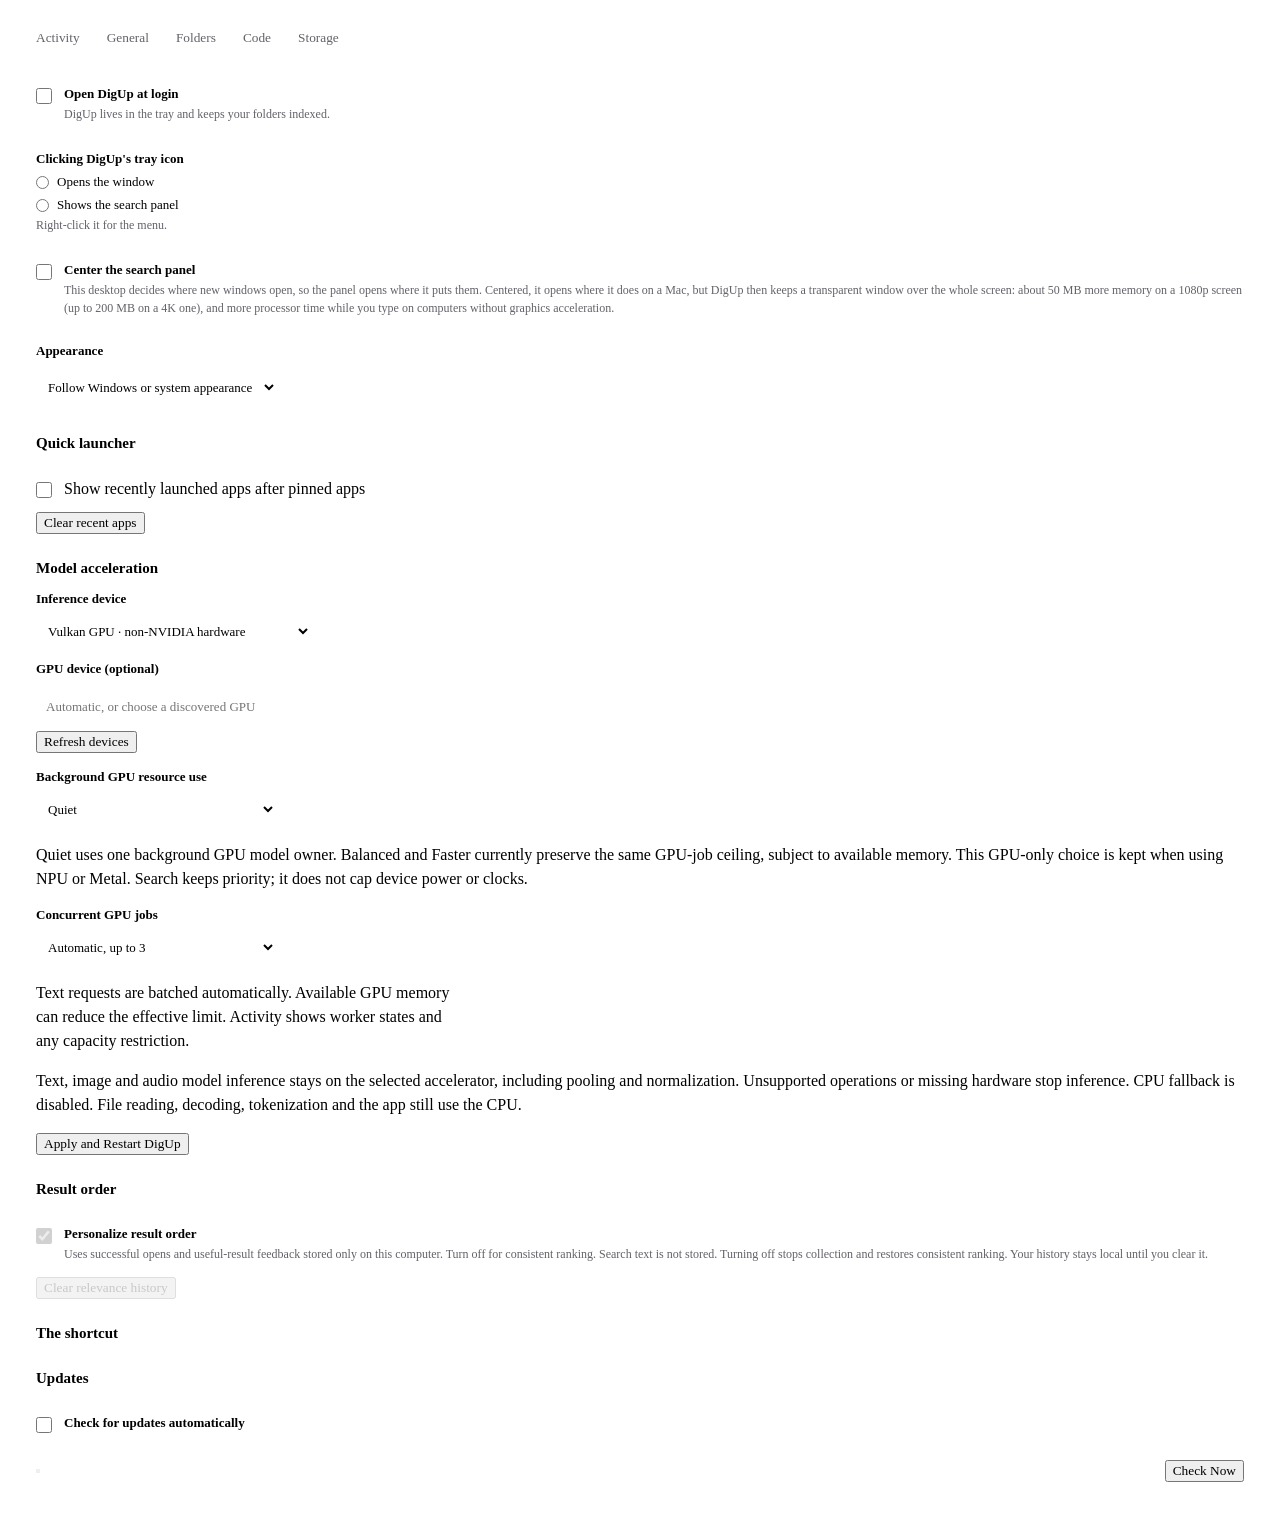
==== commit 2f752cce: "Add native Control Panel catalog and pinned launcher home" ====
--- a/shell/ui/settings.html
+++ b/shell/ui/settings.html
@@ -67,6 +67,16 @@
         </select>
         <p id="panel-material-note" class="note"></p>
       </div>
+      <h3>Quick launcher</h3>
+      <label class="option"><input id="launcher-recents" type="checkbox"><span>Show recently launched apps after pinned apps</span></label>
+      <button id="clear-launcher-recents" type="button">Clear recent apps</button>
+      <div id="launcher-pins" aria-label="Pinned applications"></div>
+      <p id="launcher-note" class="note" role="status"></p>
+      <div id="copilot-option" hidden>
+        <h3>Copilot key</h3>
+        <p id="copilot-status" class="note" role="status"></p>
+        <button id="configure-copilot" type="button">Choose app for Copilot key in Windows</button>
+      </div>
       <h3>Model acceleration</h3>
       <label for="accelerator">Inference device</label>
       <select class="field" id="accelerator">
@@ -85,6 +95,7 @@
       </div>
       <label for="resource-profile">Background GPU resource use</label>
       <select id="resource-profile" class="field" aria-describedby="resource-profile-note"><option value="quiet">Quiet</option><option value="balanced">Balanced</option><option value="faster">Faster</option></select>
+      <p id="resource-profile-message" class="note problem" role="status" hidden></p>
       <p id="resource-profile-note" class="note">Quiet uses one background GPU model owner. Balanced and Faster currently preserve the same GPU-job ceiling, subject to available memory. This GPU-only choice is kept when using NPU or Metal. Search keeps priority; it does not cap device power or clocks.</p>
       <div id="gpu-jobs-control" class="gpu-jobs-control">
         <label for="gpu-jobs">Concurrent GPU jobs</label>
@@ -270,7 +281,7 @@
           <label class="option"><input id="win-settings-enabled" type="checkbox"><span>Include Windows settings</span></label>
           <label class="option"><input id="win-settings-purpose" type="checkbox"><span>Match settings by purpose on the selected accelerator</span></label>
           <label class="option"><input id="win-settings-ordinary" type="checkbox"><span>Show settings in ordinary searches</span></label>
-          <p id="win-settings-status" class="note" role="status"></p><button id="win-settings-prepare">Prepare settings purpose matching</button>
+          <p id="win-settings-status" class="note" role="status"></p><button id="win-settings-refresh" type="button">Refresh Control Panel</button><button id="win-settings-prepare">Prepare settings purpose matching</button>
           <p id="source-message-windows" class="source-message" role="status"></p>
         </div>
       <button id="win-settings-activity" class="link" type="button">Activity and diagnostics</button>
@@ -303,5 +314,6 @@
   <script src="applications-settings.js"></script>
   <script src="discovery-settings.js"></script>
   <script src="settings.js"></script>
+  <script src="launcher.js"></script>
 </body>
 </html>
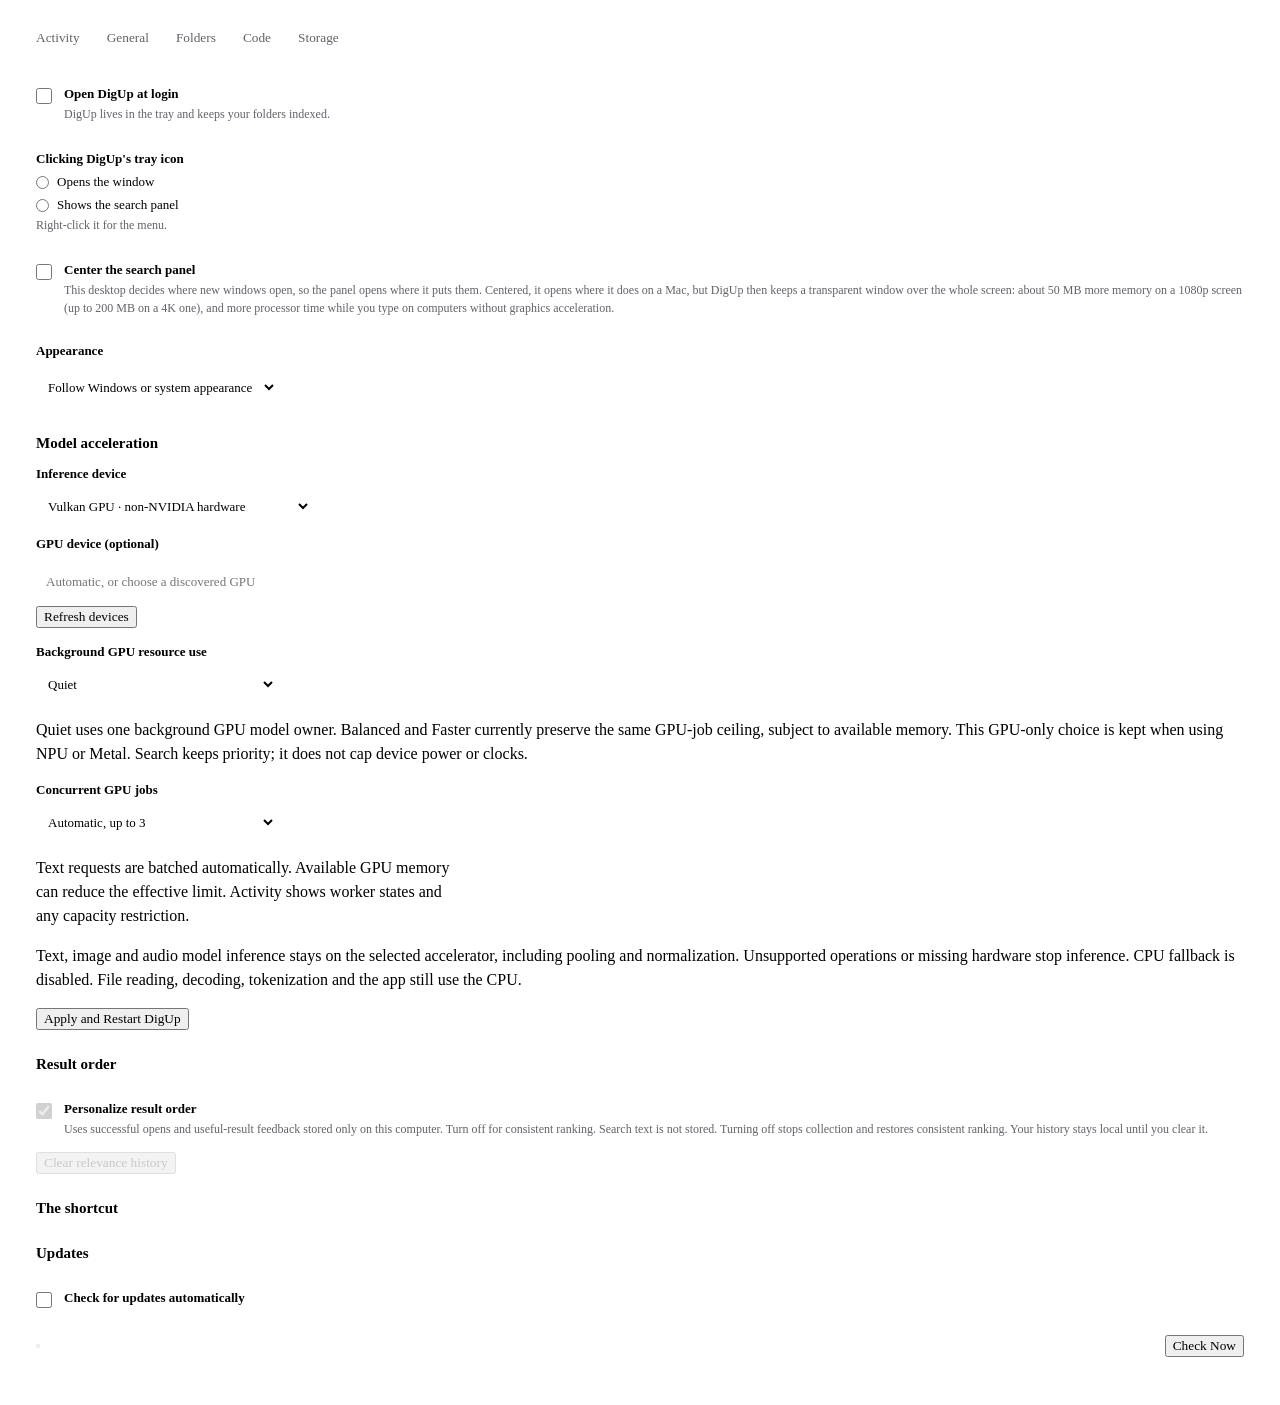
==== commit 92c5abf4: "Preserve launcher selection and localized catalogs with regression coverage" ====
--- a/shell/ui/settings.html
+++ b/shell/ui/settings.html
@@ -67,6 +67,7 @@
         </select>
         <p id="panel-material-note" class="note"></p>
       </div>
+      <section id="launcher-preferences" hidden>
       <h3>Quick launcher</h3>
       <label class="option"><input id="launcher-recents" type="checkbox"><span>Show recently launched apps after pinned apps</span></label>
       <button id="clear-launcher-recents" type="button">Clear recent apps</button>
@@ -77,6 +78,7 @@
         <p id="copilot-status" class="note" role="status"></p>
         <button id="configure-copilot" type="button">Choose app for Copilot key in Windows</button>
       </div>
+      </section>
       <h3>Model acceleration</h3>
       <label for="accelerator">Inference device</label>
       <select class="field" id="accelerator">
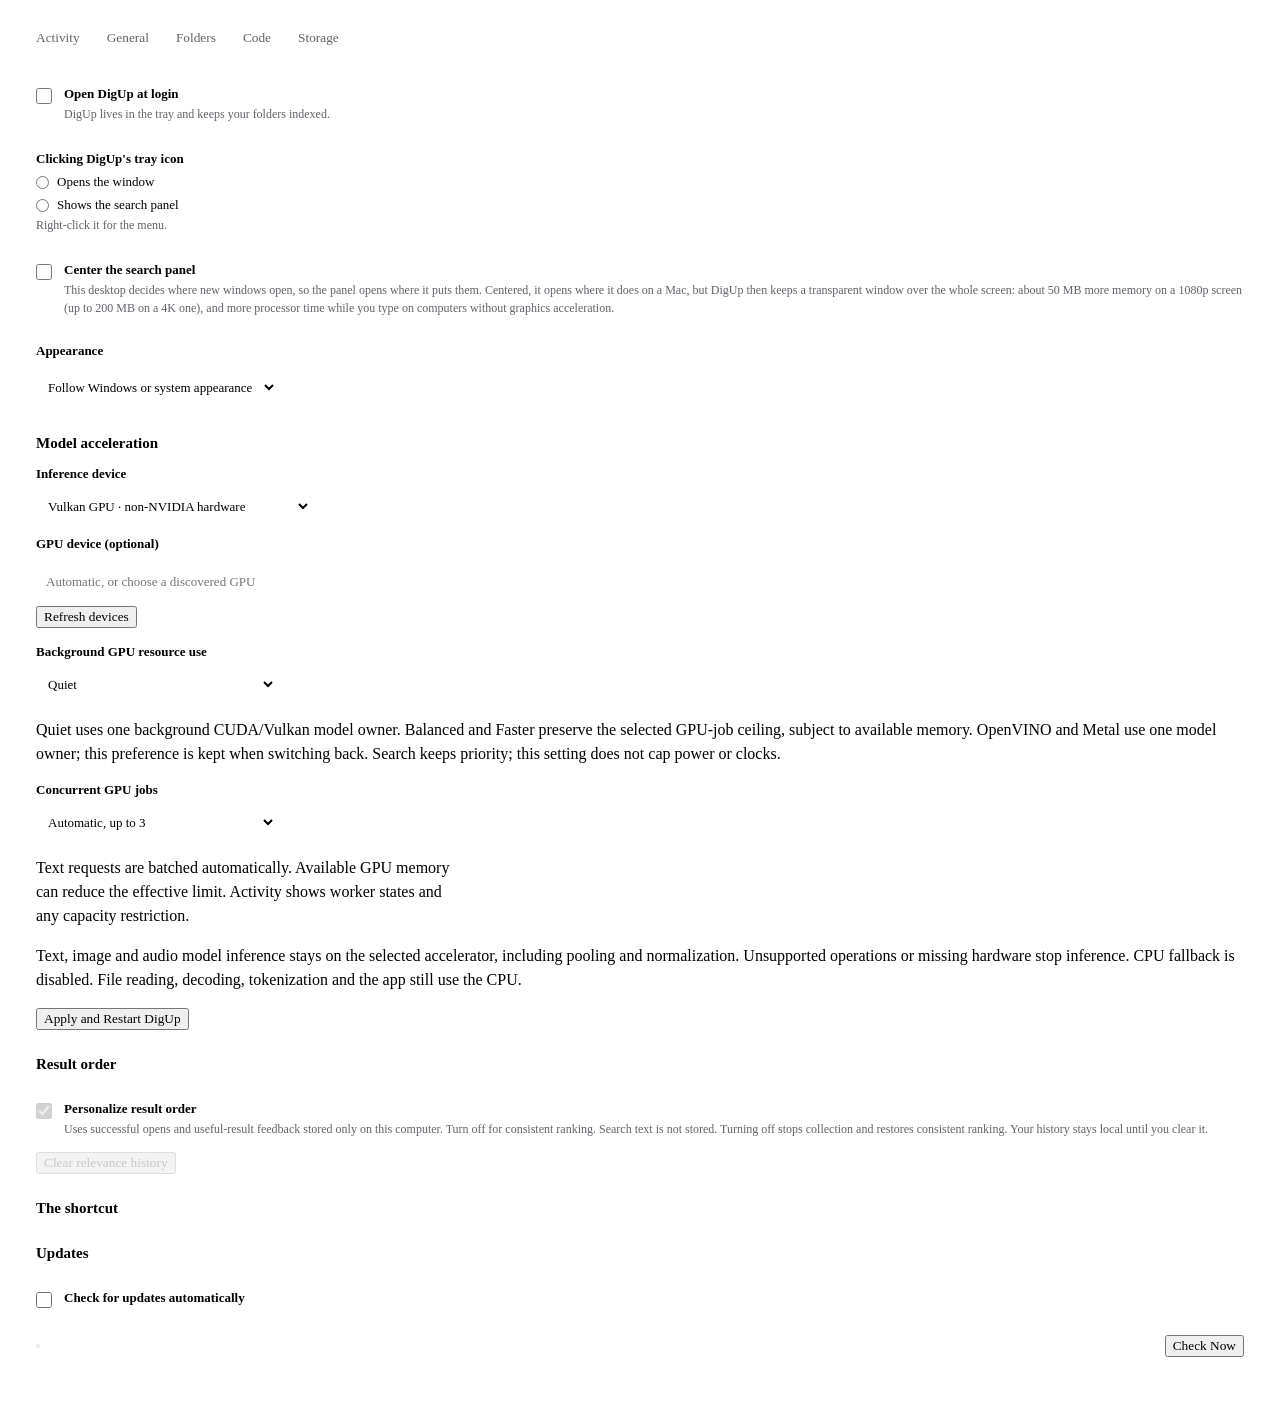
==== commit a60a7732: "Clarify Intel verification failures and validate checkpoint metadata before loading" ====
--- a/shell/ui/settings.html
+++ b/shell/ui/settings.html
@@ -86,6 +86,7 @@
         <option value="amd-vulkan">AMD Vulkan · RDNA1 / RX 5000 and newer</option>
         <option value="nvidia-cuda">NVIDIA CUDA · RTX 20-series and newer</option>
         <option value="openvino-npu">Intel NPU · OpenVINO</option>
+        <option value="openvino-gpu">Intel integrated GPU · OpenVINO</option>
         <option value="metal">Apple Metal</option>
       </select>
       <div id="gpu-options">
@@ -98,7 +99,7 @@
       <label for="resource-profile">Background GPU resource use</label>
       <select id="resource-profile" class="field" aria-describedby="resource-profile-note"><option value="quiet">Quiet</option><option value="balanced">Balanced</option><option value="faster">Faster</option></select>
       <p id="resource-profile-message" class="note problem" role="status" hidden></p>
-      <p id="resource-profile-note" class="note">Quiet uses one background GPU model owner. Balanced and Faster currently preserve the same GPU-job ceiling, subject to available memory. This GPU-only choice is kept when using NPU or Metal. Search keeps priority; it does not cap device power or clocks.</p>
+      <p id="resource-profile-note" class="note">Quiet uses one background CUDA/Vulkan model owner. Balanced and Faster preserve the selected GPU-job ceiling, subject to available memory. OpenVINO and Metal use one model owner; this preference is kept when switching back. Search keeps priority; this setting does not cap power or clocks.</p>
       <div id="gpu-jobs-control" class="gpu-jobs-control">
         <label for="gpu-jobs">Concurrent GPU jobs</label>
         <select id="gpu-jobs" class="field"><option value="0">Automatic, up to 3</option><option value="1">1</option><option value="2">2</option><option value="3">3</option></select>
@@ -106,17 +107,50 @@
       </div>
       <p id="accelerator-migration" class="note" role="status" hidden></p>
       <div id="npu-options" hidden>
-        <label for="npu-python">OpenVINO Python executable</label>
-        <input class="field" id="npu-python" placeholder="C:\DigUpNPU\.venv\Scripts\python.exe" spellcheck="false">
-        <label for="npu-models">Exported EmbeddingGemma 2 bundle folder</label>
-        <input class="field" id="npu-models" placeholder="C:\DigUpNPU\models" spellcheck="false">
-        <p class="note">Use an exported EmbeddingGemma 2 model bundle. Intel's NPU driver is required.
-          NPU vectors use a separate index.</p>
+        <h4>Intel setup</h4>
+        <p id="openvino-runtime" class="note" role="status">Checking the bundled OpenVINO runtime…</p>
+        <label for="openvino-device">Intel device</label>
+        <select id="openvino-device" class="field"><option value="">Automatic · one eligible device</option></select>
+        <button id="openvino-check" type="button">Check Intel setup</button>
+        <p id="openvino-device-status" class="note" role="status"></p>
+        <label for="npu-models">Exported OpenVINO model bundle</label>
+        <input class="field" id="npu-models" placeholder="Choose a bundle, or prepare one below" spellcheck="false">
+        <button id="openvino-choose-models" type="button">Choose bundle…</button>
+        <p id="openvino-model-status" class="note" role="status"></p>
+        <p class="note">Download and prepare uses several GB for the full model and exported profiles. It contacts only the model host, under the model's license. Offline preparation runs reference calculations on CPU once; application inference stays on the selected Intel device.</p>
+        <details id="openvino-access"><summary>Download access, if required by the model host</summary>
+          <button id="openvino-model-page" type="button">Open model and license page</button>
+          <label for="openvino-access-token">Hugging Face read-only access token</label>
+          <input id="openvino-access-token" class="field" type="password" autocomplete="off" spellcheck="false">
+          <p class="note">Used only for this model download. DigUp does not save the token or use an existing account token automatically.</p>
+        </details>
+        <button id="openvino-download" type="button" disabled>Download and prepare model</button>
+        <details id="openvino-prepare-details">
+          <summary>Prepare from a local model checkpoint</summary>
+          <p class="note">Use the complete Transformers EmbeddingGemma 2 checkpoint obtained under its model license. The normal GPU download contains GGUF weights and cannot be used here.</p>
+          <label for="openvino-source">Checkpoint folder</label>
+          <input id="openvino-source" class="field" readonly placeholder="Choose the downloaded checkpoint">
+          <button id="openvino-choose-source" type="button">Choose checkpoint…</button>
+          <label for="openvino-revision">Checkpoint revision</label>
+          <input id="openvino-revision" class="field" maxlength="40" spellcheck="false" placeholder="Full 40-character snapshot commit">
+          <p class="note">Preparation runs reference calculations on CPU once to export the model. Search and indexing inference stay on the selected Intel accelerator. Preparation is local and does not download weights.</p>
+          <button id="openvino-prepare" type="button" disabled>Prepare OpenVINO model</button>
+          <button id="openvino-cancel" type="button" disabled>Cancel preparation</button>
+        </details>
+        <p id="openvino-preparation-status" class="note" role="status" aria-live="polite"></p>
+        <button id="openvino-use-prepared" type="button" hidden>Use prepared bundle</button>
+        <details id="openvino-advanced">
+          <summary>Advanced: use a different Python environment</summary>
+          <label for="npu-python">OpenVINO Python executable</label>
+          <input class="field" id="npu-python" placeholder="Use the bundled runtime" spellcheck="false">
+          <button id="openvino-choose-python" type="button">Choose Python…</button>
+        </details>
       </div>
       <p class="note">Text, image and audio model inference stays on the selected accelerator, including pooling and
         normalization. Unsupported operations or missing hardware stop inference. CPU fallback is disabled.
         File reading, decoding, tokenization and the app still use the CPU.</p>
       <button id="apply-accelerator">Apply and Restart DigUp</button>
+      <p id="accelerator-problem" class="note problem" role="alert" hidden></p>
 
       <h3>Result order</h3>
       <label class="option"><input id="personalization-enabled" type="checkbox" checked disabled><span class="text"><span class="name">Personalize result order</span><span class="info">Uses successful opens and useful-result feedback stored only on this computer. Turn off for consistent ranking. Search text is not stored. Turning off stops collection and restores consistent ranking. Your history stays local until you clear it.</span></span></label>
@@ -292,7 +326,7 @@
     <section class="tab" id="storage" role="tabpanel" hidden>
       <h3>Model</h3>
       <div class="card facts">
-        <div class="fact"><span>EmbeddingGemma 2</span><span>Google · Apache 2.0 · 865 MB</span></div>
+        <div class="fact"><span>EmbeddingGemma 2</span><span id="model-format">Google · Apache 2.0 · 865 MB</span></div>
         <div class="fact"><span>Status</span><span id="model-status"></span></div>
         <div class="fact"><span>Location</span><button class="path-button" id="model-path"></button></div>
       </div>
@@ -315,6 +349,7 @@
   <script src="activity.js"></script>
   <script src="applications-settings.js"></script>
   <script src="discovery-settings.js"></script>
+  <script src="openvino-settings.js"></script>
   <script src="settings.js"></script>
   <script src="launcher.js"></script>
 </body>
--- a/shell/ui/applications.css
+++ b/shell/ui/applications.css
@@ -90,7 +90,9 @@
 .app-editor-message { font-size:13px; color:var(--secondary); overflow-wrap:anywhere; }
 @media (max-width:1100px) { .app-match-reason { display:none; } .app-purpose-tag { display:block; } .app-row-expanded { grid-template-columns:40px minmax(0,1fr) auto; gap:12px; } }
 @media (max-width:540px) { .apps-settings-layout { grid-template-columns:1fr; } #apps-list { max-height:220px; } #apps-editors { border-left:0; border-top:1px solid var(--line); padding:18px 0 0; } .app-purpose-state { width:100%; margin-left:0; } }
-@media (prefers-color-scheme:dark) { .app-generic { filter:invert(.75); } }
+:root[data-theme="dark"] .app-generic { filter:invert(.85); }
+:root[data-theme="light"] .app-generic { filter:none; }
+@media (prefers-color-scheme:dark) { :root:not([data-theme="light"]) .app-generic { filter:invert(.85); } }
 @media (forced-colors:active) { .app-row.selected, .app-settings-row[aria-selected=true] { outline:2px solid Highlight; } }
 
 .source-section {border-top:1px solid var(--border, #9a9a9a55);padding:16px 0;margin-top:14px}
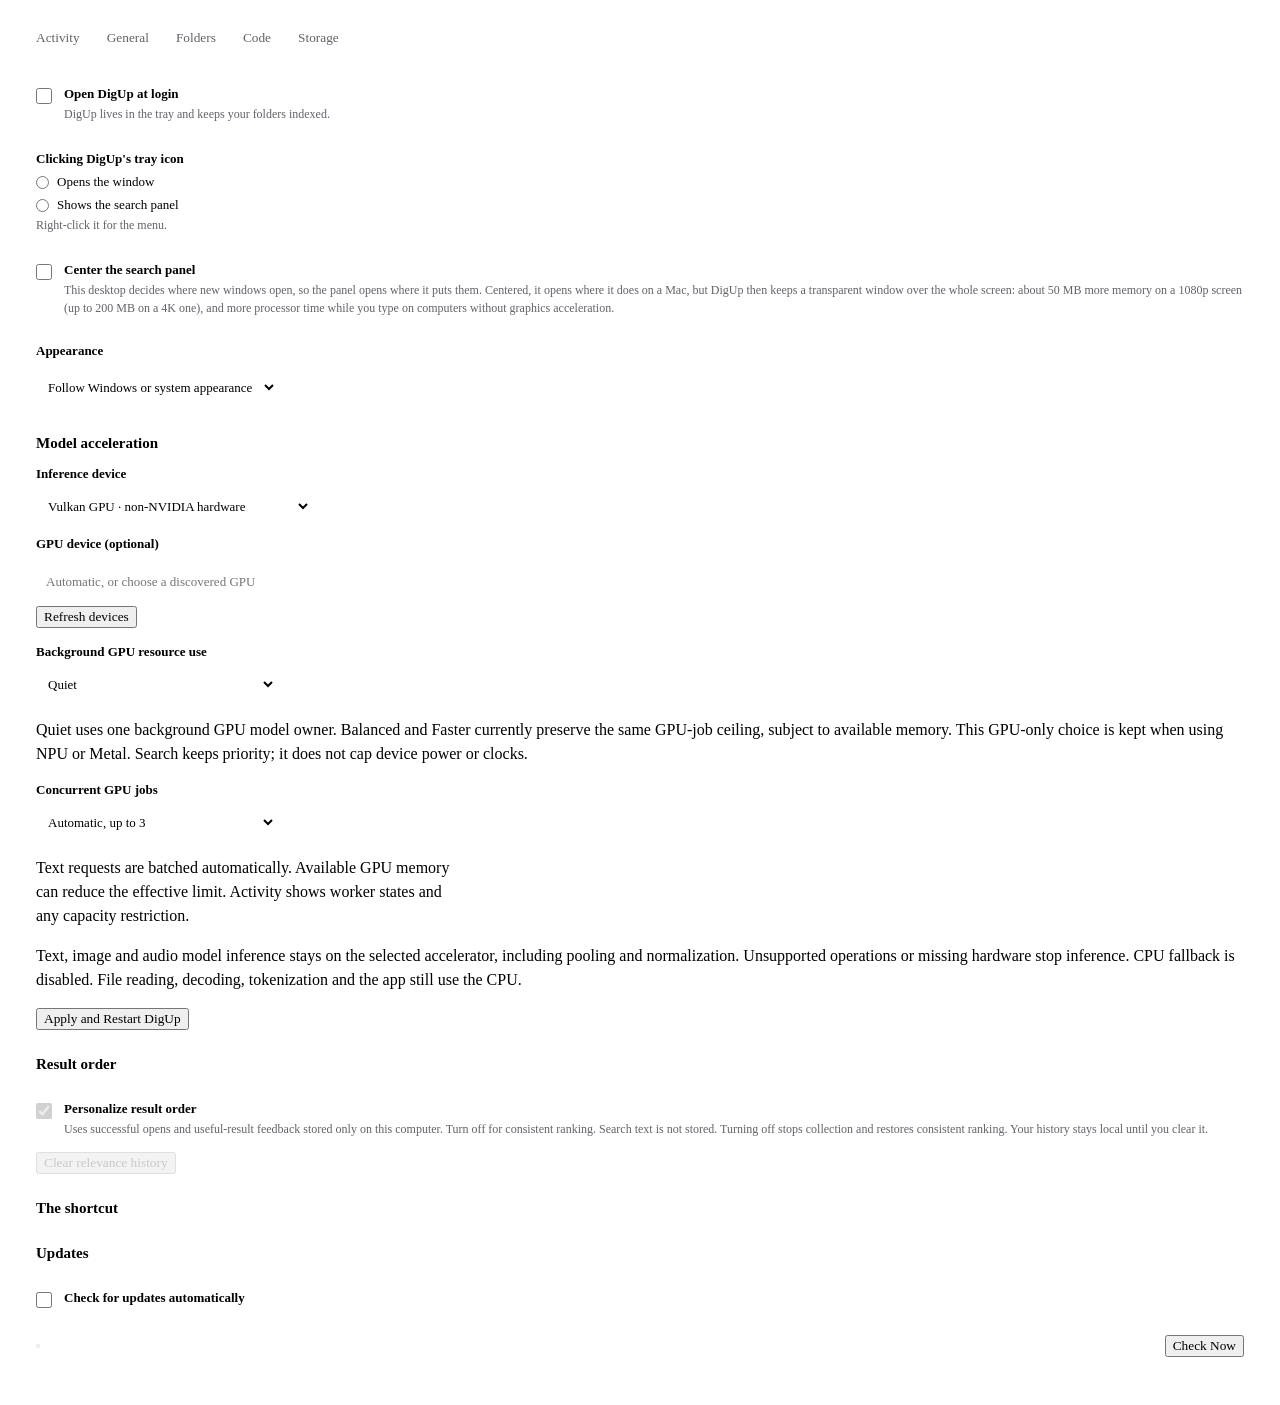
==== commit ed02a1d7: "Merge pull request #22 from MCShotty/codex/control-panel-launcher Add Control Panel search, launcher" ====
--- a/shell/ui/settings.html
+++ b/shell/ui/settings.html
@@ -86,7 +86,6 @@
         <option value="amd-vulkan">AMD Vulkan · RDNA1 / RX 5000 and newer</option>
         <option value="nvidia-cuda">NVIDIA CUDA · RTX 20-series and newer</option>
         <option value="openvino-npu">Intel NPU · OpenVINO</option>
-        <option value="openvino-gpu">Intel integrated GPU · OpenVINO</option>
         <option value="metal">Apple Metal</option>
       </select>
       <div id="gpu-options">
@@ -99,7 +98,7 @@
       <label for="resource-profile">Background GPU resource use</label>
       <select id="resource-profile" class="field" aria-describedby="resource-profile-note"><option value="quiet">Quiet</option><option value="balanced">Balanced</option><option value="faster">Faster</option></select>
       <p id="resource-profile-message" class="note problem" role="status" hidden></p>
-      <p id="resource-profile-note" class="note">Quiet uses one background CUDA/Vulkan model owner. Balanced and Faster preserve the selected GPU-job ceiling, subject to available memory. OpenVINO and Metal use one model owner; this preference is kept when switching back. Search keeps priority; this setting does not cap power or clocks.</p>
+      <p id="resource-profile-note" class="note">Quiet uses one background GPU model owner. Balanced and Faster currently preserve the same GPU-job ceiling, subject to available memory. This GPU-only choice is kept when using NPU or Metal. Search keeps priority; it does not cap device power or clocks.</p>
       <div id="gpu-jobs-control" class="gpu-jobs-control">
         <label for="gpu-jobs">Concurrent GPU jobs</label>
         <select id="gpu-jobs" class="field"><option value="0">Automatic, up to 3</option><option value="1">1</option><option value="2">2</option><option value="3">3</option></select>
@@ -107,50 +106,17 @@
       </div>
       <p id="accelerator-migration" class="note" role="status" hidden></p>
       <div id="npu-options" hidden>
-        <h4>Intel setup</h4>
-        <p id="openvino-runtime" class="note" role="status">Checking the bundled OpenVINO runtime…</p>
-        <label for="openvino-device">Intel device</label>
-        <select id="openvino-device" class="field"><option value="">Automatic · one eligible device</option></select>
-        <button id="openvino-check" type="button">Check Intel setup</button>
-        <p id="openvino-device-status" class="note" role="status"></p>
-        <label for="npu-models">Exported OpenVINO model bundle</label>
-        <input class="field" id="npu-models" placeholder="Choose a bundle, or prepare one below" spellcheck="false">
-        <button id="openvino-choose-models" type="button">Choose bundle…</button>
-        <p id="openvino-model-status" class="note" role="status"></p>
-        <p class="note">Download and prepare uses several GB for the full model and exported profiles. It contacts only the model host, under the model's license. Offline preparation runs reference calculations on CPU once; application inference stays on the selected Intel device.</p>
-        <details id="openvino-access"><summary>Download access, if required by the model host</summary>
-          <button id="openvino-model-page" type="button">Open model and license page</button>
-          <label for="openvino-access-token">Hugging Face read-only access token</label>
-          <input id="openvino-access-token" class="field" type="password" autocomplete="off" spellcheck="false">
-          <p class="note">Used only for this model download. DigUp does not save the token or use an existing account token automatically.</p>
-        </details>
-        <button id="openvino-download" type="button" disabled>Download and prepare model</button>
-        <details id="openvino-prepare-details">
-          <summary>Prepare from a local model checkpoint</summary>
-          <p class="note">Use the complete Transformers EmbeddingGemma 2 checkpoint obtained under its model license. The normal GPU download contains GGUF weights and cannot be used here.</p>
-          <label for="openvino-source">Checkpoint folder</label>
-          <input id="openvino-source" class="field" readonly placeholder="Choose the downloaded checkpoint">
-          <button id="openvino-choose-source" type="button">Choose checkpoint…</button>
-          <label for="openvino-revision">Checkpoint revision</label>
-          <input id="openvino-revision" class="field" maxlength="40" spellcheck="false" placeholder="Full 40-character snapshot commit">
-          <p class="note">Preparation runs reference calculations on CPU once to export the model. Search and indexing inference stay on the selected Intel accelerator. Preparation is local and does not download weights.</p>
-          <button id="openvino-prepare" type="button" disabled>Prepare OpenVINO model</button>
-          <button id="openvino-cancel" type="button" disabled>Cancel preparation</button>
-        </details>
-        <p id="openvino-preparation-status" class="note" role="status" aria-live="polite"></p>
-        <button id="openvino-use-prepared" type="button" hidden>Use prepared bundle</button>
-        <details id="openvino-advanced">
-          <summary>Advanced: use a different Python environment</summary>
-          <label for="npu-python">OpenVINO Python executable</label>
-          <input class="field" id="npu-python" placeholder="Use the bundled runtime" spellcheck="false">
-          <button id="openvino-choose-python" type="button">Choose Python…</button>
-        </details>
+        <label for="npu-python">OpenVINO Python executable</label>
+        <input class="field" id="npu-python" placeholder="C:\DigUpNPU\.venv\Scripts\python.exe" spellcheck="false">
+        <label for="npu-models">Exported EmbeddingGemma 2 bundle folder</label>
+        <input class="field" id="npu-models" placeholder="C:\DigUpNPU\models" spellcheck="false">
+        <p class="note">Use an exported EmbeddingGemma 2 model bundle. Intel's NPU driver is required.
+          NPU vectors use a separate index.</p>
       </div>
       <p class="note">Text, image and audio model inference stays on the selected accelerator, including pooling and
         normalization. Unsupported operations or missing hardware stop inference. CPU fallback is disabled.
         File reading, decoding, tokenization and the app still use the CPU.</p>
       <button id="apply-accelerator">Apply and Restart DigUp</button>
-      <p id="accelerator-problem" class="note problem" role="alert" hidden></p>
 
       <h3>Result order</h3>
       <label class="option"><input id="personalization-enabled" type="checkbox" checked disabled><span class="text"><span class="name">Personalize result order</span><span class="info">Uses successful opens and useful-result feedback stored only on this computer. Turn off for consistent ranking. Search text is not stored. Turning off stops collection and restores consistent ranking. Your history stays local until you clear it.</span></span></label>
@@ -326,7 +292,7 @@
     <section class="tab" id="storage" role="tabpanel" hidden>
       <h3>Model</h3>
       <div class="card facts">
-        <div class="fact"><span>EmbeddingGemma 2</span><span id="model-format">Google · Apache 2.0 · 865 MB</span></div>
+        <div class="fact"><span>EmbeddingGemma 2</span><span>Google · Apache 2.0 · 865 MB</span></div>
         <div class="fact"><span>Status</span><span id="model-status"></span></div>
         <div class="fact"><span>Location</span><button class="path-button" id="model-path"></button></div>
       </div>
@@ -349,7 +315,6 @@
   <script src="activity.js"></script>
   <script src="applications-settings.js"></script>
   <script src="discovery-settings.js"></script>
-  <script src="openvino-settings.js"></script>
   <script src="settings.js"></script>
   <script src="launcher.js"></script>
 </body>
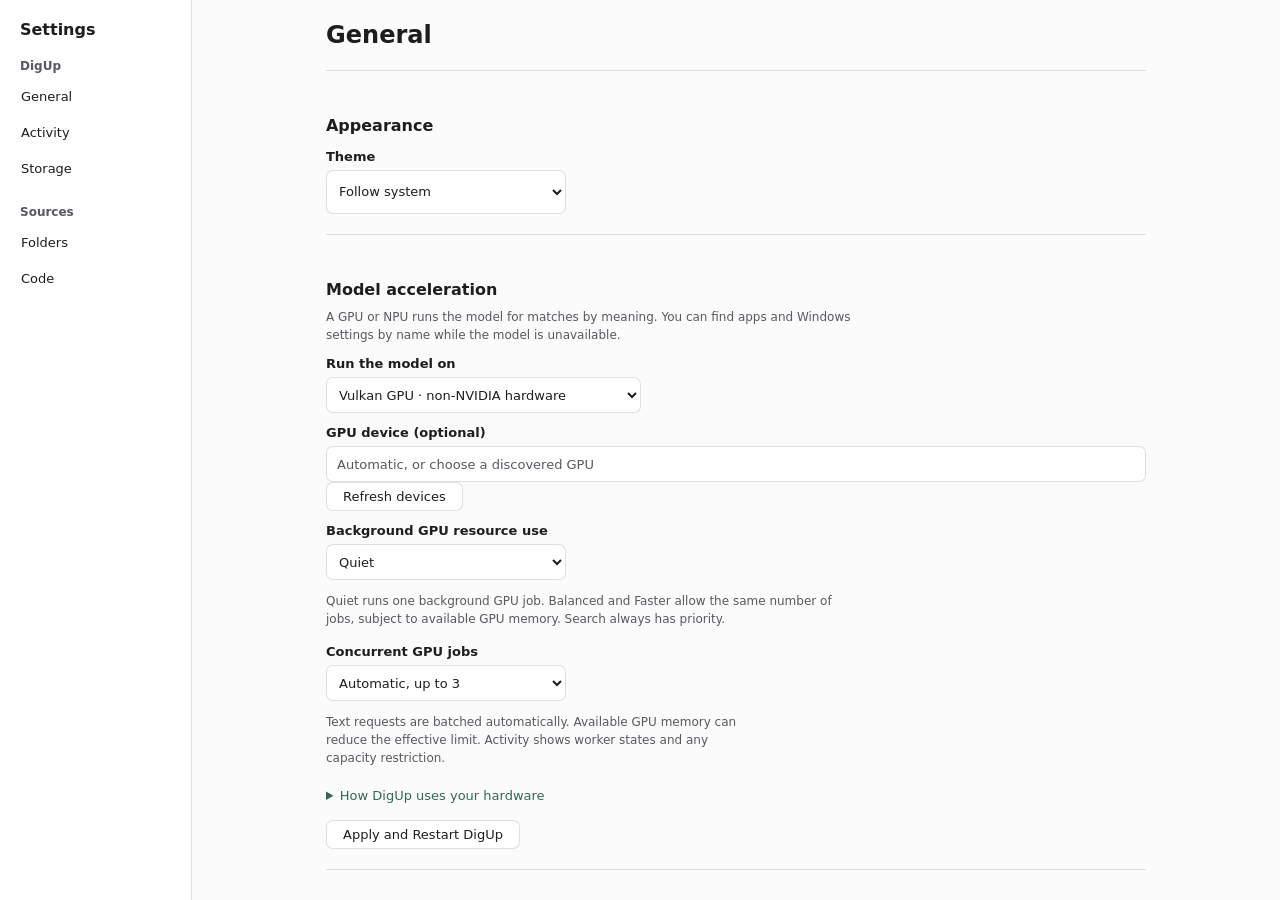
==== commit d68cb750: "Refine WinDigUp search, Settings and Setup" ====
--- a/shell/ui/settings.html
+++ b/shell/ui/settings.html
@@ -13,21 +13,36 @@
   <link rel="stylesheet" href="desktop.css">
   <script src="appearance.js"></script>
 </head>
-<body>
-  <nav class="tabs" id="tabs" role="tablist">
-    <button role="tab" data-tab="activity">Activity</button>
-    <button role="tab" data-tab="general">General</button>
-    <button role="tab" data-tab="folders">Folders</button>
-    <button role="tab" data-tab="code">Code</button>
-    <button role="tab" data-tab="apps" id="apps-tab" hidden>Apps</button>
-    <button role="tab" data-tab="drives" id="drives-tab" hidden>Drives</button>
-    <button role="tab" data-tab="executable-review" id="review-tab" hidden>Review apps</button>
-    <button role="tab" data-tab="windows-settings" id="win-settings-tab" hidden>Windows settings</button>
-    <button role="tab" data-tab="storage">Storage</button>
+<body class="settings-window">
+  <nav class="settings-navigation" aria-label="DigUp settings">
+    <div class="settings-navigation-title" aria-hidden="true">Settings</div>
+    <label class="visually-hidden" for="settings-section">Settings section</label>
+    <select class="field" id="settings-section"></select>
+    <div class="tabs" id="tabs" role="tablist" aria-label="Settings sections" aria-orientation="vertical">
+      <div class="settings-tab-group" role="presentation">
+        <span aria-hidden="true">DigUp</span>
+        <button role="tab" data-tab="general">General</button>
+        <button role="tab" data-tab="activity">Activity</button>
+        <button role="tab" data-tab="storage">Storage</button>
+      </div>
+      <div class="settings-tab-group" role="presentation">
+        <span aria-hidden="true">Sources</span>
+        <button role="tab" data-tab="folders">Folders</button>
+        <button role="tab" data-tab="apps" id="apps-tab" hidden>Apps</button>
+        <button role="tab" data-tab="windows-settings" id="win-settings-tab" hidden>Windows settings</button>
+        <button role="tab" data-tab="code">Code</button>
+        <button role="tab" data-tab="drives" id="drives-tab" hidden>Drives</button>
+        <button role="tab" data-tab="executable-review" id="review-tab" hidden>Review apps</button>
+      </div>
+    </div>
   </nav>
   <main class="settings">
+    <h1 class="visually-hidden">DigUp Settings</h1>
     <section class="tab" id="activity" role="tabpanel" hidden><div id="settings-activity"></div></section>
     <section class="tab" id="general" role="tabpanel">
+      <h2>General</h2>
+      <section class="settings-group" id="startup" hidden>
+      <h3>Startup and tray</h3>
       <label class="option" id="login-option" hidden>
         <input type="checkbox" id="login">
         <span class="text">
@@ -36,12 +51,12 @@
         </span>
       </label>
 
-      <div class="option" id="tray-click-option" hidden>
+      <div class="option" id="tray-click-option" role="radiogroup" aria-labelledby="tray-click-title" aria-describedby="tray-click-note" hidden>
         <span class="text">
-          <span class="name">Clicking DigUp's tray icon</span>
+          <span class="name" id="tray-click-title">Clicking DigUp's tray icon</span>
           <label class="choice"><input type="radio" name="tray-click" value="window"> Opens the window</label>
           <label class="choice"><input type="radio" name="tray-click" value="panel"> Shows the search panel</label>
-          <span class="info">Right-click it for the menu.</span>
+          <span class="info" id="tray-click-note">Right-click it for the menu.</span>
         </span>
       </div>
 
@@ -55,32 +70,40 @@
             on computers without graphics acceleration.</span>
         </span>
       </label>
-
-      <label for="appearance">Appearance</label>
-      <select class="field" id="appearance"><option value="system">Follow Windows or system appearance</option><option value="light">Light</option><option value="dark">Dark</option></select>
+      </section>
+
+      <section class="settings-group">
+      <h3>Appearance</h3>
+      <label for="appearance">Theme</label>
+      <select class="field" id="appearance"><option value="system">Follow system</option><option value="light">Light</option><option value="dark">Dark</option></select>
       <p id="appearance-message" class="note" role="status"></p>
       <div id="panel-material-option" class="appearance-option" hidden>
-        <label for="panel-material">Search panel appearance</label>
+        <label for="panel-material">Quick search material</label>
         <select class="field" id="panel-material" aria-describedby="panel-material-note">
           <option value="automatic">Automatic · Windows transparency</option>
           <option value="solid">Solid</option>
         </select>
         <p id="panel-material-note" class="note"></p>
       </div>
-      <section id="launcher-preferences" hidden>
-      <h3>Quick launcher</h3>
-      <label class="option"><input id="launcher-recents" type="checkbox"><span>Show recently launched apps after pinned apps</span></label>
-      <button id="clear-launcher-recents" type="button">Clear recent apps</button>
-      <div id="launcher-pins" aria-label="Pinned applications"></div>
-      <p id="launcher-note" class="note" role="status"></p>
-      <div id="copilot-option" hidden>
-        <h3>Copilot key</h3>
-        <p id="copilot-status" class="note" role="status"></p>
-        <button id="configure-copilot" type="button">Choose app for Copilot key in Windows</button>
-      </div>
-      </section>
-      <h3>Model acceleration</h3>
-      <label for="accelerator">Inference device</label>
+      </section>
+
+      <section class="settings-group" id="launcher-preferences" hidden>
+        <h3>Quick launcher</h3>
+        <label class="option"><input id="launcher-recents" type="checkbox"><span>Show recently launched apps after pinned apps</span></label>
+        <button id="clear-launcher-recents" type="button">Clear recent apps</button>
+        <div id="launcher-pins" aria-label="Pinned applications"></div>
+        <p id="launcher-note" class="note" role="status"></p>
+        <div id="copilot-option" hidden>
+          <h4>Copilot key</h4>
+          <p id="copilot-status" class="note" role="status"></p>
+          <button id="configure-copilot" type="button">Choose app for Copilot key in Windows</button>
+        </div>
+      </section>
+
+      <section class="settings-group">
+      <h3 id="acceleration-title" tabindex="-1">Model acceleration</h3>
+      <p class="note accelerator-intro">A GPU or NPU runs the model for matches by meaning. You can find apps and Windows settings by name while the model is unavailable.</p>
+      <label for="accelerator">Run the model on</label>
       <select class="field" id="accelerator">
         <option value="vulkan">Vulkan GPU · non-NVIDIA hardware</option>
         <option value="amd-vulkan">AMD Vulkan · RDNA1 / RX 5000 and newer</option>
@@ -98,7 +121,7 @@
       <label for="resource-profile">Background GPU resource use</label>
       <select id="resource-profile" class="field" aria-describedby="resource-profile-note"><option value="quiet">Quiet</option><option value="balanced">Balanced</option><option value="faster">Faster</option></select>
       <p id="resource-profile-message" class="note problem" role="status" hidden></p>
-      <p id="resource-profile-note" class="note">Quiet uses one background GPU model owner. Balanced and Faster currently preserve the same GPU-job ceiling, subject to available memory. This GPU-only choice is kept when using NPU or Metal. Search keeps priority; it does not cap device power or clocks.</p>
+      <p id="resource-profile-note" class="note">Quiet runs one background GPU job. Balanced and Faster allow the same number of jobs, subject to available GPU memory. Search always has priority.</p>
       <div id="gpu-jobs-control" class="gpu-jobs-control">
         <label for="gpu-jobs">Concurrent GPU jobs</label>
         <select id="gpu-jobs" class="field"><option value="0">Automatic, up to 3</option><option value="1">1</option><option value="2">2</option><option value="3">3</option></select>
@@ -113,23 +136,35 @@
         <p class="note">Use an exported EmbeddingGemma 2 model bundle. Intel's NPU driver is required.
           NPU vectors use a separate index.</p>
       </div>
-      <p class="note">Text, image and audio model inference stays on the selected accelerator, including pooling and
-        normalization. Unsupported operations or missing hardware stop inference. CPU fallback is disabled.
-        File reading, decoding, tokenization and the app still use the CPU.</p>
-      <button id="apply-accelerator">Apply and Restart DigUp</button>
-
+      <details class="accelerator-details">
+        <summary>How DigUp uses your hardware</summary>
+        <p class="note">The model runs on your chosen GPU or NPU. If the device is unavailable or an operation fails, model work stops. Reading files, decoding media and preparing text use the CPU.</p>
+        <p class="note">The background GPU profile is saved when using NPU or Metal. It controls concurrent work and leaves power and clocks to the device.</p>
+      </details>
+      <button id="apply-accelerator" aria-describedby="problem">Apply and Restart DigUp</button>
+      <div class="save-feedback" id="acceleration-feedback">
+        <div role="alert" aria-atomic="true"><p class="problem" id="problem" hidden></p></div>
+        <button type="button" aria-label="Retry applying acceleration settings" hidden>Retry</button>
+      </div>
+      </section>
+
+      <section class="settings-group">
       <h3>Result order</h3>
-      <label class="option"><input id="personalization-enabled" type="checkbox" checked disabled><span class="text"><span class="name">Personalize result order</span><span class="info">Uses successful opens and useful-result feedback stored only on this computer. Turn off for consistent ranking. Search text is not stored. Turning off stops collection and restores consistent ranking. Your history stays local until you clear it.</span></span></label>
+      <label class="option"><input id="personalization-enabled" type="checkbox" checked disabled><span class="text"><span class="name">Personalize result order</span><span class="info">Uses the results you open and mark useful. Turn it off to stop collecting this history and restore consistent ranking. The history stays on this computer until you clear it.</span></span></label>
       <button id="clear-personalization" type="button" disabled>Clear relevance history</button>
       <p id="personalization-status" class="note" role="status"></p>
-
-      <h3>The shortcut</h3>
+      </section>
+
+      <section class="settings-group">
+      <h3>Quick search shortcut</h3>
       <div class="keys" id="keys"></div>
       <button class="link" id="change-shortcut" hidden>Change Shortcut…</button>
       <p class="note" id="recording" hidden></p>
       <p class="shortcut-note" id="shortcut-note" hidden></p>
       <code class="command" id="shortcut-command" hidden></code>
-
+      </section>
+
+      <section class="settings-group">
       <h3>Updates</h3>
       <label class="option">
         <input type="checkbox" id="update-checks">
@@ -142,9 +177,11 @@
         <button class="link" id="update-version"></button>
         <button id="check-now">Check Now</button>
       </div>
+      </section>
     </section>
 
     <section class="tab" id="folders" role="tabpanel" hidden>
+      <h2>Folders</h2>
       <div class="card status-card">
         <div class="status-text">
           <div class="status-line" id="status-line"></div>
@@ -154,38 +191,55 @@
         <button id="pause" hidden>Pause</button>
       </div>
 
-      <h3>Folders to search</h3>
-      <button class="link" id="index-now">Index now</button>
-      <button class="link" id="index-diagnostics">Activity and diagnostics…</button>
+      <div class="settings-inline-actions">
+        <button class="link" id="index-now">Index now</button>
+        <button class="link" id="index-diagnostics">Activity and diagnostics…</button>
+      </div>
+      <div class="settings-section-heading">
+        <h3>Folders to search</h3><button id="add-folders">Add folders…</button>
+      </div>
       <div class="card list" id="folder-rows"></div>
       <p id="folder-priority-status" class="note" role="status"></p>
       <button class="link" id="folders-drives" type="button" hidden>Choose drives…</button>
-      <button class="link" id="add-folders">Add Folders…</button>
-
-      <h3>Skip these folders</h3>
+
+      <div class="settings-section-heading">
+        <h3>Skip these folders</h3><button id="skip-folder">Skip a folder…</button>
+      </div>
       <div class="card list" id="skipped-rows"></div>
-      <button class="link" id="skip-folder">Skip a Folder…</button>
-
-      <h3>Skip these file types</h3>
-      <input class="field" id="types" type="text" placeholder="e.g. heic, txt" spellcheck="false" autocomplete="off">
+
+      <h3 id="types-title">Skip these file types</h3>
+      <input class="field" id="types" type="text" aria-labelledby="types-title" aria-describedby="types-problem"
+             placeholder="e.g. heic, txt" spellcheck="false" autocomplete="off">
+      <div class="save-feedback" id="types-feedback">
+        <div role="alert" aria-atomic="true"><p class="problem" id="types-problem" hidden></p></div>
+        <button type="button" aria-label="Retry saving file types" hidden>Retry</button>
+      </div>
       <p class="note">DigUp reads pictures, PDFs, documents (txt, md, rtf, docx, odt, html), audio and video. Keys,
         certificates and password files are never read, nor are hidden folders.</p>
 
-      <label class="option hours-option">
-        <input type="checkbox" id="hours">
-        <span class="text">
-          <span class="name">Index only at set hours</span>
-          <span class="info">Files are read only between these times, and what changed meanwhile is picked up when
-            they begin. Search works all day.</span>
-          <span class="times" id="times" hidden>From <input type="time" id="hours-start"> to
-            <input type="time" id="hours-end"></span>
-        </span>
-      </label>
+      <div class="hours-option">
+        <label class="option">
+          <input type="checkbox" id="hours" aria-labelledby="hours-title" aria-describedby="hours-hint hours-problem">
+          <span class="text">
+            <span class="name" id="hours-title">Index only at set hours</span>
+            <span class="info" id="hours-hint">Files are read only between these times, and what changed meanwhile is picked up when
+              they begin. Search works all day.</span>
+          </span>
+        </label>
+        <div class="times" id="times" role="group" aria-label="Scheduled indexing hours" hidden>
+          <div><label for="hours-start">Start time</label><input type="time" id="hours-start" aria-describedby="hours-problem"></div>
+          <div><label for="hours-end">End time</label><input type="time" id="hours-end" aria-describedby="hours-problem"></div>
+        </div>
+        <div class="save-feedback" id="hours-feedback">
+          <div role="alert" aria-atomic="true"><p class="problem" id="hours-problem" hidden></p></div>
+          <button type="button" aria-label="Retry saving indexing hours" hidden>Retry</button>
+        </div>
+      </div>
     </section>
 
     <section class="tab" id="code" role="tabpanel" hidden>
-      <p class="intro">DigUp can find code by what it does. Type “code:” in the search panel and say what the code does,
-        or pick Code in the window. Results open in your editor at the line.</p>
+      <h2>Code search</h2>
+      <p class="intro">Use the Code filter or type <code>code:</code> and describe what the code does. Results open at the matching line.</p>
       <div class="card status-card" id="code-status" hidden>
         <div class="status-text">
           <div class="status-line" id="code-status-line"></div>
@@ -193,13 +247,18 @@
         </div>
       </div>
 
-      <h3>Code folders</h3>
+      <div class="settings-section-heading">
+        <h3>Code folders</h3><button id="add-code">Add folders…</button>
+      </div>
       <div class="card list" id="code-rows"></div>
       <p id="code-priority-status" class="note" role="status"></p>
-      <button class="link" id="add-code">Add Folders…</button>
-
-      <h3>Open code in</h3>
-      <select class="field" id="code-editor"></select>
+
+      <h3 id="code-editor-title">Open code in</h3>
+      <select class="field" id="code-editor" aria-labelledby="code-editor-title" aria-describedby="editor-problem"></select>
+      <div class="save-feedback" id="editor-feedback">
+        <div role="alert" aria-atomic="true"><p class="problem" id="editor-problem" hidden></p></div>
+        <button type="button" aria-label="Retry saving the code editor" hidden>Retry</button>
+      </div>
       <p class="note">DigUp reads what git keeps in these folders: source, configuration, a repository's docs and
         notebooks. It leaves out what git ignores, dependencies and build output, data files, keys and password files.
         Code gets an index of its own and shows up only when you search for code.</p>
@@ -215,9 +274,10 @@
     </section>
 
     <section class="tab" id="apps" role="tabpanel" hidden>
+      <h2>Apps</h2>
       <label class="option"><input type="checkbox" id="apps-enabled"><span class="text"><span class="name">Include installed applications</span><span class="info">Find and launch the applications registered with Windows.</span></span></label>
       <label class="option"><input type="checkbox" id="apps-semantic"><span class="text"><span class="name">Match applications by purpose</span><span class="info">Describe what you want to do. Uses the selected inference device; name matching works while the model is unavailable.</span></span></label>
-      <label class="option"><span class="text"><span class="name">Apps in ordinary searches</span><span class="info">Choose how applications appear alongside your files. The Apps filter and apps: always search applications directly.</span></span>
+      <label class="option option-select"><span class="text"><span class="name">Apps alongside files</span><span class="info">The Apps filter and <code>apps:</code> search apps directly.</span></span>
         <select id="apps-placement" aria-label="Apps in ordinary searches"><option value="smart">Smart placement</option><option value="files-first">Files first</option><option value="apps-only">Apps view only</option></select></label>
       <div id="apps-status" class="apps-settings-status" aria-label="Application availability"><p id="apps-catalog-status"></p><p id="apps-purpose-status"></p></div>
       <div class="apps-settings-actions"><button id="apps-refresh">Refresh applications</button>
@@ -235,7 +295,8 @@
         </details>
         <span id="sources-announcement" class="visually-hidden" role="status"></span>
       </div>
-      <div class="apps-catalog-tools"><label for="apps-filter">Find an application to customize</label>
+      <h3>Customize apps</h3>
+      <div class="apps-catalog-tools"><label for="apps-filter">Find an app</label>
         <input id="apps-filter" class="field" type="search" placeholder="Application name or alias" autocomplete="off">
         <label for="apps-visibility">Show</label><select id="apps-visibility" class="field"><option value="visible">Visible</option><option value="hidden">Hidden</option><option value="all">All</option></select></div>
       <p id="apps-drafts" class="note" role="status"></p>
@@ -246,12 +307,15 @@
 
     <section class="tab" id="drives" role="tabpanel" hidden>
       <h2>Drives</h2>
-      <button id="drive-file-settings" class="link" type="button">File indexing status and exclusions</button>
-      <p class="note">Choose Files, Applications, or both. File choices retain your folder exclusions. Windows shortcuts remain the preferred application launch targets.</p>
-          <button id="drive-list-refresh" type="button">Refresh drive list</button>
+      <p class="intro">Choose what DigUp searches on each drive. File choices keep your folder exclusions. Apps still open through their Windows shortcuts when available.</p>
+      <div class="settings-inline-actions">
+        <button id="drive-list-refresh" type="button">Refresh drive list</button>
+        <button id="drive-file-settings" class="link" type="button">Folder status and exclusions</button>
+      </div>
           <p id="drive-volumes-state" class="note" role="status"></p><p id="source-message-volumes" class="source-message" role="status"></p>
           <p id="drive-status" class="note" aria-label="Drive discovery progress"></p>
           <div id="drive-volumes" class="source-volumes" aria-label="Drives to scan"></div>
+          <h3>Application discovery</h3>
           <div class="drive-source-policy" aria-label="Application discovery policy">
           <label class="option"><input id="drive-enabled" type="checkbox"><span>Discover applications on selected drives</span></label>
           <label class="option"><input id="drive-paused" type="checkbox"><span>Pause application discovery</span></label>
@@ -260,17 +324,19 @@
           <div class="apps-settings-actions"><button id="drive-save">Save drive choices</button><button id="drive-revert">Revert</button><button id="drive-refresh">Rescan applications</button></div>
           <p id="source-message-discovery" class="source-message" role="status"></p>
           <details id="drive-measurements"><summary>Application discovery stage measurements</summary><div id="drive-progress-list"></div></details>
-          <button id="drive-install">Install or update fast NTFS discovery…</button>
+          <h3>Fast NTFS discovery</h3>
+          <button id="drive-install">Install or update…</button>
           <p class="note">Optional, administrator permission required. The read-only component reads NTFS records and checks your access before returning executable paths. Other filesystems and unavailable components use slower directory discovery. The shared component remains installed when a user removes DigUp.</p>
-          <button id="open-app-review" type="button">Review discovered applications</button>
-          <p class="note">Review installers, helpers and uncertain executables separately. Including an entry makes it searchable; it does not run it.</p>
+          <h3>Apps to review</h3>
+          <p class="note">Choose which installers, helpers, and other executables appear in search.</p>
+          <button id="open-app-review" type="button">Review discovered apps</button>
     </section>
 
     <section class="tab" id="executable-review" role="tabpanel" hidden>
-      <h2>Review discovered applications</h2>
-      <p class="note">Drive scans can find installers and internal helpers as well as applications. Include only the programs you want to find and launch. Original Windows shortcuts remain the preferred launch targets.</p>
+      <h2>Review discovered apps</h2>
+      <p class="intro">Drive scans can find installers and internal helpers. Include the programs you want to see in search. DigUp uses Windows shortcuts when available.</p>
       <button id="review-drive-settings" class="link" type="button">Drive choices and scan status</button>
-          <label for="drive-filter">Review discovered executables</label><input id="drive-filter" type="search" class="field" placeholder="Executable name">
+          <label for="drive-filter">Find an executable</label><input id="drive-filter" type="search" class="field" placeholder="Executable name">
           <label for="drive-visibility">Candidates</label><select id="drive-visibility" class="field"><option value="review">Needs review</option><option value="accepted">Included</option><option value="hidden">Hidden</option><option value="excluded">Excluded</option><option value="all">All</option></select>
           <p id="drive-list-state" class="note" role="status"></p><button id="drive-retry-list" type="button" hidden>Retry catalog</button><div id="drive-candidates" aria-label="Discovered executable candidates"></div><button id="drive-more" hidden>Show more executables</button><p id="drive-count" class="note"></p>
           <p id="source-message-review" class="source-message" role="status"></p>
@@ -279,9 +345,9 @@
     <section class="tab" id="windows-settings" role="tabpanel" hidden>
       <h2>Windows settings search</h2>
       <div class="settings-source">
-          <p class="note">Open Windows pages by name or describe a task. Use the Settings filter or settings: for destinations only.</p>
+          <p class="intro">Find a Windows page by name or describe what you want to change. Use the Windows settings filter or type <code>settings:</code> to search only these pages.</p>
           <label class="option"><input id="win-settings-enabled" type="checkbox"><span>Include Windows settings</span></label>
-          <label class="option"><input id="win-settings-purpose" type="checkbox"><span>Match settings by purpose on the selected accelerator</span></label>
+          <label class="option"><input id="win-settings-purpose" type="checkbox"><span class="text"><span class="name">Match settings by purpose</span><span class="info">Uses the model on your GPU or NPU. Page name matching works while the model is unavailable.</span></span></label>
           <label class="option"><input id="win-settings-ordinary" type="checkbox"><span>Show settings in ordinary searches</span></label>
           <p id="win-settings-status" class="note" role="status"></p><button id="win-settings-refresh" type="button">Refresh Control Panel</button><button id="win-settings-prepare">Prepare settings purpose matching</button>
           <p id="source-message-windows" class="source-message" role="status"></p>
@@ -290,6 +356,7 @@
     </section>
 
     <section class="tab" id="storage" role="tabpanel" hidden>
+      <h2>Storage</h2>
       <h3>Model</h3>
       <div class="card facts">
         <div class="fact"><span>EmbeddingGemma 2</span><span>Google · Apache 2.0 · 865 MB</span></div>
@@ -308,7 +375,7 @@
       <p class="note"><span id="version"></span> <button class="link inline" id="licenses" hidden>Licenses</button></p>
     </section>
 
-    <p class="note problem" id="problem" hidden></p>
+    <p class="note problem" id="settings-error" role="alert"></p>
   </main>
   <script src="shortcut.js"></script>
   <script src="pipeline.js"></script>
--- a/shell/ui/setup.css
+++ b/shell/ui/setup.css
@@ -0,0 +1,147 @@
+/* The setup window: DigUp's first launch, and Choose Folders… later. The Mac app's onboarding
+   (Sources/DigUpApp/Onboarding.swift) is the reference; moss and amber are DigUp's colors. */
+
+* { box-sizing: border-box; }
+[hidden] { display: none !important; }
+
+html, body { margin: 0; height: 100%; overflow: hidden; background: var(--surface); }
+
+body { display: flex; flex-direction: column; user-select: none; -webkit-user-select: none; cursor: default; }
+
+.setup-main { flex:1; min-block-size:0; overflow-y:auto; padding:clamp(16px, 5vw, 40px); }
+.page { max-inline-size:624px; margin-inline:auto; }
+
+.hero { display:flex; gap:16px; align-items:center; margin-block-end:var(--ui-section-gap); }
+.hero .subtitle { margin-block-end:0; }
+
+.icon { inline-size:clamp(44px, 9vw, 72px); block-size:auto; flex:none; }
+.visually-hidden { position: absolute; width: 1px; height: 1px; padding: 0; overflow: hidden; clip-path: inset(50%); white-space: nowrap; }
+
+h2 { font-size:var(--ui-title); line-height:1.25; margin:0 0 var(--ui-gap); text-wrap:balance; }
+h3 { font-size:var(--ui-heading); line-height:1.35; margin:var(--ui-section-gap) 0 var(--ui-gap); }
+
+.subtitle { font-size:var(--ui-control); color:var(--secondary); margin:0 0 16px; line-height:1.5; }
+.subtitle code { font-family:inherit; font-weight:600; }
+
+.features { list-style:none; padding:0; margin:0; border-block-start:1px solid var(--line); }
+.features li { display:flex; align-items:center; gap:12px; padding:10px 0; border-block-end:1px solid var(--line); }
+.features div { display: flex; flex-direction: column; gap: 2px; }
+.features b { font-size:var(--ui-control); }
+.features span:not(.tile) { color:var(--secondary); }
+
+.tile {
+  width: 34px; height: 34px; flex: none; border-radius: 9px;
+  background:var(--chip);
+  display: grid; place-items: center;
+}
+.tile svg { width:18px; height:18px; fill:none; stroke:var(--leaf-text); stroke-width:1.8; stroke-linecap:round; stroke-linejoin:round; }
+
+.privacy { margin:var(--ui-section-gap) 0 0; color:var(--secondary); line-height:1.5; }
+
+.folders { display: flex; flex-direction: column; gap: 6px; }
+
+/* A folder: its checkbox (mixed when only some of it is searched), what's in it, how long its first pass takes, and its
+   subfolders one level down when opened. */
+.folder-box { background: var(--card); border: 1px solid var(--line); border-radius: 10px; }
+.folder-box.off { background: transparent; }
+.folder { display: flex; align-items: center; gap: 10px; padding: 9px 12px 9px 6px; }
+.disclosure {
+  width: 18px; height: 26px; flex: none; padding: 0; border: 0; background: none; color: var(--secondary);
+  display: grid; place-items: center;
+}
+.disclosure svg { width: 10px; height: 10px; transition: transform 0.12s; }
+.disclosure.open svg { transform: rotate(90deg); }
+.disclosure[disabled] { visibility: hidden; }
+.folder input, .subfolder input { width: 16px; height: 16px; accent-color: var(--moss); flex: none; margin: 0; }
+.folder .text { min-width: 0; flex: 1; }
+.folder .name { font-size: 13px; font-weight: 600; }
+.folder .path, .folder .counts { font-size: 12px; color: var(--secondary); overflow: hidden; text-overflow: ellipsis; white-space: nowrap; }
+.folder .counts.problem { color: var(--problem); }
+.time { flex: none; text-align: right; font-size: 12px; font-weight: 500; font-variant-numeric: tabular-nums; }
+.time small { display:block; font-size:var(--ui-detail); font-weight:400; color:var(--tertiary); }
+.off .time, .subfolder.off .time, .time.quiet { color: var(--tertiary); }
+.subfolders { border-top: 1px solid var(--line); padding: 4px 0 6px; }
+.subfolder { display: flex; align-items: center; gap: 8px; padding: 4px 12px 4px 34px; }
+.subfolder .name { font-size: 12px; flex: none; max-width: 40%; overflow: hidden; text-overflow: ellipsis; white-space: nowrap; }
+.subfolder .counts { font-size: 12px; color: var(--secondary); flex: 1; min-width: 0; overflow: hidden; text-overflow: ellipsis; white-space: nowrap; }
+.subfolder.off .name { color: var(--secondary); }
+.subfolder .time { font-size: 12px; color: var(--secondary); }
+.more { font: inherit; font-size: 12px; color: var(--action-link); background: none; border: 0; padding: 4px 0 2px 58px; }
+
+/* Setup's last step: the model's download, then indexing, as it goes. */
+.progress-card {
+  margin:0 0 16px; padding:16px 0; border-block:1px solid var(--line);
+}
+.progress-line { display: flex; flex-wrap: wrap; justify-content: space-between; align-items: baseline; gap: 4px 12px; font-size: 13px; }
+.progress-what { font-weight: 600; }
+.progress-left { color: var(--secondary); font-variant-numeric: tabular-nums; }
+.bar { position: relative; height: 6px; margin-top: 10px; border-radius: 3px; background: var(--line); overflow: hidden; }
+.bar .fill { position:absolute; left:0; top:0; bottom:0; width:0; border-radius:3px; background:var(--primary-fill); }
+.bar.busy .fill { left:38%; width:24%; }
+.bar.done .fill { width: 100%; }
+.progress-note { font-size:var(--ui-detail); color:var(--secondary); line-height:1.5; margin:8px 0 0; overflow-wrap:anywhere; text-wrap:pretty; }
+.progress-note:empty { display: none; }
+#repair-model { margin-top: 12px; }
+
+@media (prefers-reduced-motion: reduce) {
+  .disclosure svg { transition:none; }
+}
+
+button {
+  font: inherit; font-size: 13px; color: var(--text); background: var(--card); border: 1px solid var(--line);
+  border-radius: 7px; padding: 6px 16px;
+}
+button.primary { background: var(--primary-fill); color: var(--primary-ink); border-color: transparent; }
+button.primary:disabled { opacity: 0.45; }
+button.link { background: none; border: 0; color: var(--action-link); padding: 10px 2px 0; }
+
+.note { font-size:var(--ui-detail); color:var(--secondary); margin:12px 0 0; line-height:1.5; }
+.note:empty { display:none; }
+.note, .subtitle, .shortcut-note, .privacy { max-inline-size: 70ch; text-wrap: pretty; }
+
+.keys { display:flex; flex-wrap:wrap; gap:6px; margin:8px 0 4px; }
+.keys .keycap {
+  min-inline-size:40px; padding:6px 10px; text-align:center; font-size:var(--ui-control); font-weight:600;
+  background:var(--card); border-bottom-width:2px; border-radius:6px;
+}
+.ready-shortcut { display:flex; flex-wrap:wrap; align-items:center; gap:var(--ui-gap); margin-block-start:var(--ui-section-gap); }
+.ready-shortcut .keys { margin:0; }
+
+.shortcut-note { font-size: 12px; color: var(--secondary); line-height: 1.45; margin: 12px 0 0; max-width: 560px; }
+.command {
+  display: block; margin-top: 8px; padding: 8px 10px; font-size: 12px; user-select: text; -webkit-user-select: text;
+  background: var(--card); border: 1px solid var(--line); border-radius: 7px; overflow-wrap: anywhere; cursor: text;
+}
+
+.panel-keys { display:grid; grid-template-columns:max-content minmax(0, 1fr); gap:var(--ui-gap) 14px; margin:0; }
+.panel-keys dt { font-weight: 600; color: var(--text); }
+.panel-keys dd { margin: 0; color: var(--secondary); }
+
+.setup-footer {
+  flex: none; display: grid; gap: 8px; min-width: 0;
+  padding: 12px 20px; border-top: 1px solid var(--line);
+}
+.setup-status { min-width: 0; max-block-size: 24vh; overflow: auto; }
+.setup-status:not(:has(p:not([hidden]):not(:empty))) { display: none; }
+.setup-status p { margin: 0; font-size: 12px; line-height: 1.5; color: var(--secondary); overflow-wrap: anywhere; }
+.setup-status .model.problem { color: var(--problem); }
+.setup-status p:not([hidden]):not(:empty) + p:not(:empty) { margin-top: 4px; }
+.setup-navigation { display:flex; flex-wrap:wrap; align-items:center; justify-content:space-between; gap:8px 16px; }
+#setup-step { margin:0; color:var(--secondary); font-size:var(--ui-detail); font-variant-numeric:tabular-nums; }
+.setup-footer .buttons { display: flex; flex-wrap: wrap; justify-content: flex-end; gap: 8px; }
+.setup-footer button { flex: none; min-height: 36px; max-inline-size: 100%; }
+.setup-navigation .buttons { margin-inline-start:auto; }
+.setup-footer #apps-start { padding:6px 10px; color:var(--leaf-text); }
+#apps-start:hover { background:var(--chip); }
+@media (max-width:400px) {
+  .setup-main { padding-block-start:20px; }
+  .setup-footer { padding-inline:12px; }
+  .hero { align-items:flex-start; }
+}
+
+@media (pointer: coarse) {
+  .setup-footer button, #add-folder, .subfolders .more, #repair-model { min-inline-size: 44px; min-block-size: 44px; }
+  .folder, .subfolder { min-block-size: 44px; }
+  .disclosure { inline-size: 44px; block-size: 44px; }
+  .folder input, .subfolder input { inline-size: 24px; block-size: 24px; }
+}
--- a/shell/ui/settings.css
+++ b/shell/ui/settings.css
@@ -1,72 +1,107 @@
-/* The Settings window: setup.css's look (colors, keys, notes), with tabs: General, Folders, Code, Storage. */
+.settings-window { display:grid; grid-template-columns:clamp(148px, 25%, 192px) minmax(0, 1fr); }
+.settings-navigation {
+  min-inline-size:0; overflow:auto; padding:20px 12px;
+  border-inline-end:1px solid var(--line); background:var(--card); scrollbar-width:thin;
+}
+.settings-navigation-title { padding-inline:8px; font-weight:650; font-size:var(--ui-heading); }
+#settings-section { display:none; }
+.tabs { display:grid; gap:20px; margin-block-start:20px; }
+.settings-tab-group { display:grid; gap:2px; }
+.settings-tab-group > span { padding:0 8px 4px; color:var(--secondary); font-size:var(--ui-detail); font-weight:600; }
+.tabs button {
+  min-block-size:34px; min-inline-size:0; border:1px solid transparent; border-radius:6px;
+  padding:6px 8px; background:none; color:var(--text); font-weight:500; text-align:start; overflow-wrap:anywhere;
+}
+.tabs button:hover { background: var(--line); }
+.tabs button[aria-selected="true"] { background: var(--selection-bg); color: var(--text); border-color: var(--selection-edge); font-weight: 650; }
 
-body { display: flex; flex-direction: column; }
-
-.tabs { flex: none; display: flex; justify-content: flex-start; gap: 4px; overflow-x: auto; padding: 12px 20px 10px; border-bottom: 1px solid var(--line); }
-.tabs button { flex: none; min-height: 36px; white-space: nowrap; border: 0; border-radius: 7px; padding: 5px 14px; background: none; color: var(--secondary); font-weight: 500; }
-.tabs button:hover { background: var(--line); }
-.tabs button[aria-selected="true"] { background: var(--moss); color: white; }
-
-main.settings { flex: 1; min-height: 0; overflow-y: auto; padding: 8px 32px 24px; }
-main.settings h3:first-child { margin-top: 14px; }
+main.settings {
+  min-block-size:0; min-inline-size:0; overflow-y:auto; padding:20px 24px 28px;
+  container:settings-pane / inline-size;
+}
+main.settings h2 { font-size:var(--ui-title); line-height:1.25; margin:0 0 16px; }
+main.settings h3 { margin:var(--ui-section-gap) 0 var(--ui-gap); font-size:var(--ui-heading); line-height:1.35; }
+main.settings label[for] { display:block; margin:12px 0 6px; font-weight:600; }
+main.settings input.field, main.settings select.field { min-block-size:36px; max-inline-size:100%; }
+.tab { margin-inline:auto; max-inline-size:820px; }
+.settings-group + .settings-group { border-block-start:1px solid var(--line); margin-block-start:20px; padding-block-start:20px; }
+.settings-group > h3 { margin-block-start:0; }
+.settings-group .option:last-child { border-block-end:0; }
+.appearance-option { margin-block-start:16px; }
+.settings-section-heading { display:flex; align-items:center; justify-content:space-between; gap:var(--ui-gap); flex-wrap:wrap; margin:var(--ui-section-gap) 0 var(--ui-gap); }
+.settings-section-heading h3 { margin:0; }
+.settings-inline-actions { display:flex; align-items:center; flex-wrap:wrap; gap:4px 12px; margin-block-start:12px; }
+.settings-inline-actions .link { padding-block:6px; }
+.accelerator-intro { margin-top: 0; }
+#acceleration-title { scroll-margin-block-start:12px; }
+.accelerator-details { margin: 16px 0 12px; }
+.accelerator-details summary { color: var(--action-link); cursor: pointer; width: fit-content; padding-block: 5px; }
+.accelerator-details .note { margin-top: 6px; }
 
 .option { display: flex; gap: 12px; align-items: flex-start; padding: 12px 0; border-bottom: 1px solid var(--line); }
 .option input[type="checkbox"] { width: 16px; height: 16px; margin: 2px 0 0; accent-color: var(--moss); flex: none; }
 .option .text { display: flex; flex-direction: column; gap: 3px; }
 .option .name { font-size: 13px; font-weight: 600; }
-.option .info { font-size: 12px; color: var(--secondary); line-height: 1.45; }
-.hours-option { border-bottom: 0; margin-top: 14px; }
+.option .info { font-size:var(--ui-detail); color:var(--secondary); line-height:1.5; }
+.option-select { flex-wrap:wrap; align-items:center; justify-content:space-between; }
+.option-select select { max-inline-size:100%; }
+.hours-option { margin-top: 14px; }
+.hours-option .option { border-bottom: 0; }
 .option .choice { display: flex; align-items: center; gap: 8px; font-size: 13px; margin-top: 4px; }
 .option .choice input { margin: 0; accent-color: var(--moss); }
 .link.inline { padding: 0; font-size: inherit; }
 .update-row { display: flex; align-items: center; justify-content: space-between; gap: 12px; padding: 12px 0; }
 .update-row .link { padding: 0; color: var(--secondary); cursor: default; }
-.update-row .link.available { color: var(--ember); cursor: pointer; }
-.times { margin-top: 6px; font-size: 12px; color: var(--secondary); display: flex; align-items: center; gap: 8px; }
-.times input { font: inherit; font-size: 12px; color: var(--text); background: var(--card); border: 1px solid var(--line); border-radius: 6px; padding: 3px 6px; }
+.update-row .link.available { color: var(--action-link); cursor: pointer; }
+.times { padding-inline-start: 28px; display: flex; flex-wrap: wrap; align-items: end; gap: 8px 16px; }
+main.settings .times label { margin-top: 0; }
+.times input { font: inherit; color: var(--text); background: var(--card); border: 1px solid var(--line); border-radius: 6px; padding: 6px 8px; }
 
 .card { background: var(--card); border: 1px solid var(--line); border-radius: 10px; }
 .status-card { display: flex; align-items: center; gap: 14px; padding: 12px 14px; margin-top: 14px; }
 .status-text { flex: 1; min-width: 0; }
 .status-line { font-size: 13px; font-weight: 600; }
-.status-detail { font-size: 11px; color: var(--secondary); margin-top: 4px; }
+.status-detail { font-size: 12px; color: var(--secondary); margin-top: 4px; }
 .status-card .bar { margin-top: 7px; }
 
 .list .row { display: flex; align-items: center; gap: 12px; padding: 9px 12px; border-top: 1px solid var(--line); }
 .list .row:first-child { border-top: 0; }
-.list .empty { padding: 10px 12px; font-size: 12px; color: var(--secondary); }
+.list .empty { padding:10px 12px; font-size:var(--ui-detail); color:var(--secondary); }
 .row .text { flex: 1; min-width: 0; }
 .row .name { font-size: 13px; font-weight: 600; display: flex; align-items: center; gap: 6px; }
-.row .path, .row .counts { font-size: 11px; color: var(--secondary); overflow: hidden; text-overflow: ellipsis; white-space: nowrap; }
+.row .path, .row .counts { font-size: 12px; color: var(--secondary); overflow: hidden; text-overflow: ellipsis; white-space: nowrap; }
 .row .side { flex: none; text-align: right; }
 .row .indexed { font-size: 12px; font-weight: 500; font-variant-numeric: tabular-nums; }
-.row .states { font-size: 11px; color: var(--secondary); }
+.row .states { font-size: 12px; color: var(--secondary); }
 .row .flag { font-size: 10px; font-weight: 600; padding: 1px 6px; border-radius: 99px; background: rgba(242, 162, 42, 0.22); }
 .remove {
-  flex: none; width: 22px; height: 22px; border: 0; border-radius: 50%; padding: 0; background: var(--line);
-  color: var(--secondary); font-size: 15px; line-height: 22px; text-align: center;
+  flex: none; width: 28px; height: 28px; border: 0; border-radius: 50%; padding: 0; background: var(--line);
+  color: var(--text); font-size: 16px; line-height: 1; text-align: center;
 }
 .remove:hover { background: rgba(217, 123, 26, 0.25); color: var(--text); }
-.confirm { padding: 10px 12px; border-top: 1px solid var(--line); background: rgba(217, 123, 26, 0.08); }
+.confirm { padding: 10px 12px; border-top: 1px solid var(--line); background: color-mix(in srgb, var(--danger-fill) 8%, var(--surface)); }
 .confirm p { margin: 0 0 8px; font-size: 12px; line-height: 1.45; }
 .confirm .actions { display: flex; justify-content: flex-end; gap: 8px; }
-.confirm .danger { background: #c4441c; color: white; border-color: transparent; }
+.confirm .danger { background: var(--danger-fill); color: var(--danger-ink); border-color: transparent; }
 
 input.field {
   width: 100%; font: inherit; font-size: 13px; color: var(--text); background: var(--card);
   border: 1px solid var(--line); border-radius: 7px; padding: 6px 10px;
 }
-input.field:focus, select.field:focus { outline: 2px solid color-mix(in srgb, var(--moss) 50%, transparent); outline-offset: -1px; }
+input.field::placeholder { color: var(--secondary); opacity: 1; }
+input.field:focus, select.field:focus { outline: 2px solid var(--selection-edge); outline-offset: -1px; }
 select.field {
   font: inherit; font-size: 13px; color: var(--text); background: var(--card); border: 1px solid var(--line);
   border-radius: 7px; padding: 5px 8px; min-width: 240px;
 }
 
-.intro { font-size: 12px; color: var(--secondary); line-height: 1.5; margin: 14px 0 0; }
-.link.danger { color: #c4441c; margin-top: 14px; }
+.intro { font-size:var(--ui-control); color:var(--secondary); line-height:1.5; margin:0 0 12px; }
+.intro code, .option code { font-family:inherit; font-weight:600; }
+.link.danger { color: var(--problem); margin-top: 14px; }
 #code-off-confirm { border: 1px solid var(--line); border-radius: 10px; margin-top: 14px; }
 
-.facts .fact { display: flex; justify-content: space-between; gap: 16px; padding: 9px 12px; border-top: 1px solid var(--line); font-size: 13px; }
+.facts { background:none; border-width:1px 0; border-radius:0; }
+.facts .fact { display:flex; justify-content:space-between; gap:var(--ui-gap); padding:10px 0; border-top:1px solid var(--line); font-size:var(--ui-control); }
 .facts .fact:first-child { border-top: 0; }
 .facts .fact span:last-child { color: var(--secondary); text-align: right; }
 /* A long path loses its start: "…/DigUp/Models". */
@@ -74,16 +109,15 @@
 .path-button bdi { direction: ltr; unicode-bidi: isolate; }
 .path-button:hover { color: var(--text); text-decoration: underline; }
 .privacy-text { font-size: 12px; color: var(--secondary); line-height: 1.5; margin: 0; }
-.problem { color: #c4441c; }
-
-@media (max-width: 640px) {
-  .tabs { justify-content: flex-start; overflow-x: auto; }
-  .tabs button { flex: none; }
-}
+.problem { color: var(--problem); }
+.save-feedback p { max-inline-size: 70ch; margin: 8px 0 6px; font-size: 12px; line-height: 1.5; overflow-wrap: anywhere; }
+.save-feedback button { min-height: 32px; }
+#settings-error:empty { margin: 0; }
+main.settings :is(.intro, .privacy-text, .option .info, .confirm p) { max-inline-size: 70ch; text-wrap: pretty; }
 
 #drive-file-settings, #folders-drives { color: var(--leaf-text, var(--moss)); }
 
-.tabs button:focus-visible { outline:2px solid var(--moss); outline-offset:-2px; }
+.tabs button:focus-visible { outline:2px solid var(--selection-edge); outline-offset:-2px; }
 .source-volume { display:grid; grid-template-columns:minmax(0,1fr) auto; gap:8px 16px; padding:16px 0; }
 .source-volume > .drive-description { min-width:0; }
 .drive-name, .drive-state, .drive-selection { overflow-wrap:anywhere; }
@@ -92,17 +126,33 @@
 .drive-state { color:var(--text); }
 .drive-actions { grid-column:1 / -1; display:flex; gap:12px; align-items:center; flex-wrap:wrap; }
 .source-drive-options { align-self:start; }
-.settings-source { margin-top:16px; }
+.settings-source { margin-top:12px; }
 #executable-review .source-candidate:first-child { margin-top:12px; }
-@media(max-width:600px),(pointer:coarse) {
-  .tabs { padding:8px 12px; }
-  .tabs button { min-height:44px; padding:8px 12px; }
+@media (max-width:579px) {
+  .settings-window { grid-template-columns:minmax(0, 1fr); grid-template-rows:auto minmax(0, 1fr); }
+  .settings-navigation {
+    display:grid; grid-template-columns:auto minmax(0, 1fr); gap:12px; align-items:center;
+    padding:8px 16px; border:0; border-block-end:1px solid var(--line); overflow:visible;
+  }
+  .settings-navigation-title { padding:0; }
+  .tabs { display:none; }
+  #settings-section { display:block; min-inline-size:0; min-block-size:44px; }
+  main.settings { padding:16px 16px 24px; }
+}
+@container settings-pane (max-width:510px) {
   .source-volume { grid-template-columns:minmax(0,1fr); }
-  .source-drive-options label { min-height:44px; }
-  main.settings { padding-inline:18px; }
-  .drive-actions button, #windows-settings button, #executable-review button, #general button { min-height:44px; }
+  .settings .apps-settings-layout { grid-template-columns:minmax(0,1fr); gap:16px; }
+  .settings #apps-list { max-block-size:180px; }
+  .settings #apps-editors { border-inline-start:0; border-block-start:1px solid var(--line); padding:16px 0 0; }
 }
+@container settings-pane (max-width:360px) {
+  .list .row { flex-wrap:wrap; }
+  .list .row .text { flex-basis:55%; }
+  .confirm .actions { flex-wrap:wrap; }
+  .facts .fact { flex-wrap:wrap; }
+}
+@media (pointer:coarse) { .settings :is(button, select, summary, .choice) { min-block-size:44px; } }
 
 .folder-priority { margin-top:4px; white-space:nowrap; }
 
-.drive-source-policy { border-top:1px solid var(--line); margin-top:12px; }
+.drive-source-policy { border-block-start:1px solid var(--line); }
--- a/shell/ui/applications.css
+++ b/shell/ui/applications.css
@@ -12,6 +12,7 @@
 .app-details { padding: 20px; line-height: 1.6; overflow-wrap: anywhere; }
 .app-details > .app-icon { width: 80px; height: 80px; display: flex; margin-bottom: 15px; }
 .app-details .app-name { white-space: normal; font-size: 17px; }
+.app-details p { text-wrap: pretty; }
 .app-details button { margin: 8px 8px 0 0; padding: 6px 12px; border: 1px solid var(--line); border-radius: 6px; background: var(--chip); color: var(--text); }
 .app-more { margin: 8px 12px; }
 .app-status { padding: 8px 12px; color: var(--secondary); font-size: 12px; overflow-wrap: anywhere; }
@@ -21,30 +22,21 @@
 .app-editor textarea { resize: vertical; min-height: 65px; }
 .app-editor button { margin: 8px 8px 0 0; }
 
-/* The launcher and its editor share the app's moss accent; file previews keep their existing presentation. */
-body.apps-mode { --accent:var(--moss); }
-body.apps-mode .top { padding:28px 24px 16px; }
-body.apps-mode .bar, body.apps-mode .field { min-height:44px; }
-body.apps-mode .field { background:var(--surface); border:1px solid var(--line); }
-body.apps-mode #content { padding:38px 24px 18px; }
 .app-group-heading { display:flex; align-items:center; flex-wrap:wrap; gap:12px; padding:4px 12px 8px; }
-.app-group-heading .app-group-title { margin:0; padding:0; font-size:14px; color:var(--text); }
-body.apps-mode .app-group-heading { padding:0 0 4px; margin-top:18px; }
-body.apps-mode .app-group-title { font-size:23px; font-weight:650; }
-.app-group-count, .app-purpose-state, .app-catalog-note { color:var(--secondary); font-size:14px; }
+.app-group-heading .app-group-title { margin:0; padding:0; font-size:16.5px; color:var(--text); }
+body.apps-mode .app-group-title { font-size:var(--ui-title); font-weight:650; }
+.app-group-count, .app-purpose-state { color:var(--secondary); font-size:var(--ui-detail); }
 .app-purpose-state { margin-left:auto; font-size:12px; }
-.app-catalog-note { margin:0 0 22px; }
-.app-row-expanded { display:grid; grid-template-columns:40px minmax(0,1fr) auto auto; gap:16px; min-height:92px; border-radius:0; border-bottom:1px solid var(--line); padding:18px; border-left:3px solid transparent; }
-.app-row-expanded.selected { border-left-color:var(--moss); }
+.app-row-expanded { display:grid; grid-template-columns:40px minmax(0,1fr) auto auto; gap:16px; min-height:92px; border-radius:0; border-bottom:1px solid var(--line); padding:18px; }
 .app-row-expanded .app-icon { width:40px; height:40px; }
 .app-row-expanded .app-name { font-size:16px; line-height:1.45; }
 .app-row-expanded .app-publisher, .app-row-expanded .app-description { color:var(--secondary); font-size:14px; line-height:1.45; overflow:hidden; text-overflow:ellipsis; white-space:nowrap; }
 .app-match-reason { color:var(--secondary); font-size:12px; }
 .app-title-line { display:flex; align-items:baseline; gap:8px; min-width:0; }
 .app-title-line .app-name { min-width:0; overflow:hidden; text-overflow:ellipsis; white-space:nowrap; }
-.app-inline-publisher { max-width:35%; flex-shrink:0; overflow:hidden; text-overflow:ellipsis; white-space:nowrap; color:var(--secondary); font-size:11px; }
+.app-inline-publisher { max-width:35%; flex-shrink:0; overflow:hidden; text-overflow:ellipsis; white-space:nowrap; color:var(--secondary); font-size:12px; }
 .apps-mode .app-inline-publisher { display:none; }
-.app-purpose-tag { display:none; color:var(--secondary); font-size:11px; }
+.app-purpose-tag { display:none; color:var(--secondary); font-size:12px; }
 .app-row-actions { visibility:hidden; }
 .app-row.selected .app-row-actions { visibility:visible; }
 .app-row:hover .app-row-actions, .app-row:focus-within .app-row-actions { visibility:visible; }
@@ -53,17 +45,18 @@
 .app-group-mixed .app-row-expanded .app-name { font-size:14px; }
 .app-group-mixed .app-row-expanded .app-publisher { display:none; }
 .app-group-mixed .app-row-expanded .app-description { font-size:12px; }
-.app-launch, .app-details button.primary { font:inherit; font-size:14px; padding:8px 14px; border:0; border-radius:7px; background:var(--moss); color:#fff; cursor:pointer; }
+.app-launch, .app-details button.primary { font:inherit; font-size:14px; padding:8px 14px; border:1px solid transparent; border-radius:7px; background:var(--primary-fill); color:var(--primary-ink); cursor:pointer; }
+#side .app-details button.primary { background:var(--card); color:var(--text); border-color:var(--line); }
 .app-launch:disabled { opacity:.5; }
-.app-launch:focus-visible, .app-settings-row:focus-visible, .app-manage:focus-visible { outline:2px solid var(--moss); outline-offset:3px; }
+.app-launch:focus-visible, .app-settings-row:focus-visible, .app-manage:focus-visible { outline:2px solid var(--selection-edge); outline-offset:3px; }
 .app-manage { background:none; color:var(--leaf-text,var(--moss)); text-decoration:underline; border:0; padding:0; margin:22px 0 0; font:inherit; font-size:14px; cursor:pointer; }
-.app-keyboard-help { color:var(--secondary); font-size:12px; margin:12px 0; }
 .apps-settings-status { margin:18px 0 12px; font-size:13px; line-height:1.5; }
 .apps-settings-status p { margin:4px 0; }
 #apps-purpose-status { color:var(--secondary); }
 .apps-settings-actions { display:flex; align-items:center; flex-wrap:wrap; gap:8px; }
 .apps-settings-actions .link { padding:6px 0; }
-.apps-catalog-tools { display:grid; grid-template-columns:minmax(0,1fr) auto; column-gap:12px; row-gap:6px; margin-top:24px; }
+.apps-catalog-tools { display:grid; grid-template-columns:minmax(0,1fr) auto; column-gap:12px; row-gap:6px; }
+.settings .apps-catalog-tools label[for] { margin:0; }
 .apps-catalog-tools label[for=apps-filter] { grid-column:1; grid-row:1; }
 .apps-catalog-tools #apps-filter { grid-column:1; grid-row:2; }
 .apps-catalog-tools label[for=apps-visibility] { grid-column:2; grid-row:1; }
@@ -76,7 +69,7 @@
 .app-settings-row:hover { background:var(--line); }
 .app-settings-row[aria-selected=true] { background:color-mix(in srgb,var(--moss) 12%,var(--surface)); }
 .app-draft-mark, .app-visibility-note { font-size:11px; color:var(--secondary); }
-.app-draft-mark { color:var(--ember); }
+.app-draft-mark { color:var(--action-link); }
 #apps-editors { min-width:0; padding-left:24px; border-left:1px solid var(--line); }
 #apps-editors .app-editor { padding:0; border:0; }
 #apps-editors .app-editor-name { font-size:17px; text-transform:none; color:var(--text); letter-spacing:0; margin:0 0 4px; overflow-wrap:anywhere; }
@@ -89,10 +82,8 @@
 .app-editor .apps-settings-actions button { margin:0; }
 .app-editor-message { font-size:13px; color:var(--secondary); overflow-wrap:anywhere; }
 @media (max-width:1100px) { .app-match-reason { display:none; } .app-purpose-tag { display:block; } .app-row-expanded { grid-template-columns:40px minmax(0,1fr) auto; gap:12px; } }
-@media (max-width:540px) { .apps-settings-layout { grid-template-columns:1fr; } #apps-list { max-height:220px; } #apps-editors { border-left:0; border-top:1px solid var(--line); padding:18px 0 0; } .app-purpose-state { width:100%; margin-left:0; } }
-:root[data-theme="dark"] .app-generic { filter:invert(.85); }
-:root[data-theme="light"] .app-generic { filter:none; }
-@media (prefers-color-scheme:dark) { :root:not([data-theme="light"]) .app-generic { filter:invert(.85); } }
+@media (max-width:540px) { .app-purpose-state { width:100%; margin-left:0; } }
+.app-generic { filter:var(--app-icon-filter); }
 @media (forced-colors:active) { .app-row.selected, .app-settings-row[aria-selected=true] { outline:2px solid Highlight; } }
 
 .source-section {border-top:1px solid var(--border, #9a9a9a55);padding:16px 0;margin-top:14px}
@@ -128,15 +119,7 @@
 .source-volume .note { margin: 0; }
 @media (pointer: coarse) { .source-drive-options label { min-height: 44px; } }
 
-.cell.best-file-row { border-left: 3px solid transparent; }
-.cell.best-file-row.selected, .best-matches .app-row-expanded.selected { border-left-color: var(--leaf-text, var(--moss)); }
-.panel-result-group .row, .panel-result-group .app-row { border-left: 3px solid transparent; }
-.panel-result-group .row.selected, .panel-result-group .app-row.selected {
-  border-left-color: var(--leaf-text, var(--moss));
-  background: color-mix(in srgb, var(--moss, #356652) 8%, var(--surface));
-}
-
-.result-match-reason, .result-availability { color: var(--secondary); font-size: 11px; line-height: 1.4; }
+.result-match-reason, .result-availability { color: var(--secondary); font-size: 12px; line-height: 1.4; }
 .cell.best-file-row .result-match-reason { grid-column: 2; }
 .cell.best-file-row .picture { grid-row: 1 / 4; }
 .feedback-actions { padding: 8px 16px 12px; }
--- a/shell/ui/activity.css
+++ b/shell/ui/activity.css
@@ -1,41 +1,40 @@
 /* Shared native-status presentation. Light and dark palettes follow the existing app. */
 .visually-hidden { position:absolute; width:1px; height:1px; padding:0; overflow:hidden; clip-path:inset(50%); white-space:nowrap; }
-.activity-view { --activity-green:var(--moss,#356652); --activity-good:var(--leaf-text,var(--moss,#356652)); padding:24px; color:var(--text); font-size:14px; line-height:1.5; display:flex; flex-direction:column; height:100%; overflow:hidden; user-select:text; }
+.activity-view { padding:24px; color:var(--text); font-size:var(--ui-control); line-height:1.5; display:flex; flex-direction:column; height:100%; overflow:hidden; user-select:text; }
 .activity-view > [data-pane] { flex:1; min-height:0; overflow-y:auto; padding-right:5px; }
 .activity-view > .activity-heading, .activity-view > .activity-tabs, .activity-view > .activity-footer { flex:none; }
 .settings #activity { height:100%; }
+.settings #settings-activity { padding:0; }
 .activity-view button, .activity-report button { font:inherit; padding:7px 12px; border:1px solid var(--line); border-radius:7px; background:var(--card,var(--surface)); color:var(--text); cursor:pointer; }
 .activity-view button:hover, .activity-report button:hover { background:var(--chip,var(--line)); }
 .activity-view button:disabled, .activity-report button:disabled { opacity:.5; cursor:default; }
-.activity-view button:focus-visible, .activity-report button:focus-visible { outline:2px solid var(--activity-green,var(--moss)); outline-offset:3px; }
+.activity-view button:focus-visible, .activity-report button:focus-visible { outline:2px solid var(--selection-edge); outline-offset:3px; }
 .activity-heading, .activity-report-heading { display:flex; align-items:center; justify-content:space-between; gap:16px; }
-.activity-heading h2, .activity-report h2 { font-size:21px; margin:0; font-weight:650; letter-spacing:-.02em; }
+.activity-heading h2, .settings .activity-heading h2, .activity-report h2 { font-size:var(--ui-title); margin:0; font-weight:650; letter-spacing:-.02em; }
 .activity-heading > button { border:0; color:var(--secondary); background:transparent; }
 .activity-tabs { display:flex; gap:24px; margin:12px 0 18px; border-bottom:1px solid var(--line); }
-.activity-tabs button { padding:9px 0 10px; border:0; border-bottom:3px solid transparent; border-radius:0; color:var(--secondary); background:none; }
-.activity-tabs button[aria-selected=true] { color:var(--activity-good); border-bottom-color:var(--activity-green); font-weight:600; }
-.activity-view h3 { margin:0 0 12px; font-size:16px; color:var(--text); text-transform:none; letter-spacing:0; }
-.activity-view [data-key=phase] { font-size:23px; line-height:1.25; font-weight:650; }
-.activity-view p { margin:6px 0 0; }
-.activity-explanation { color:var(--secondary); max-width:62ch; }
-.activity-stages { display:flex; justify-content:space-between; list-style:none; padding:0; margin:24px 0 12px; color:var(--secondary); font-size:13px; }
+.activity-tabs button { padding:9px 0 10px; border:0; border-bottom:2px solid transparent; border-radius:0; color:var(--secondary); background:none; }
+.activity-tabs button[aria-selected=true] { color:var(--leaf-text); border-bottom-color:var(--leaf-text); font-weight:600; }
+.activity-view h3, .settings .activity-view h3 { margin:0 0 var(--ui-gap); font-size:var(--ui-heading); }
+.activity-phase-heading { display:flex; flex-wrap:wrap; align-items:center; justify-content:space-between; gap:8px; }
+.activity-view h3[data-key=phase] { margin:0; line-height:1.3; font-weight:650; }
+.activity-view p { margin:6px 0 0; text-wrap:pretty; }
+.activity-explanation { color:var(--secondary); max-width:62ch; text-wrap:pretty; }
+.activity-stages { display:flex; justify-content:space-between; list-style:none; padding:0; margin:16px 0 8px; color:var(--secondary); font-size:var(--ui-detail); }
 .activity-stages li { flex:1; border-top:2px solid var(--line); padding-top:7px; text-align:center; }
-.activity-stages li.current { border-color:var(--ember); color:var(--text); font-weight:600; }
+.activity-stages li.current { border-color:var(--leaf-text); color:var(--text); font-weight:600; }
 .activity-meter { overflow:hidden; height:6px; border-radius:4px; background:var(--line); }
-.activity-meter span { display:block; height:100%; background:var(--moss); border-radius:4px; }
-.activity-meter.indeterminate span { width:18%; background:var(--ember); animation:activity-scan 1.9s ease-in-out infinite alternate; }
-@keyframes activity-scan { from { transform:translateX(75%); } to { transform:translateX(380%); } }
-.activity-progress-label { color:var(--secondary); font-size:12px; text-align:center; min-height:18px; }
-.activity-metrics { display:grid; grid-template-columns:1fr 1fr; margin:22px 0 4px; gap:20px; }
+.activity-meter span { display:block; height:100%; background:var(--leaf-text); border-radius:4px; }
+.activity-progress-label { color:var(--secondary); font-size:var(--ui-detail); font-variant-numeric:tabular-nums; }
+.activity-files p:empty { display:none; }
+.activity-metrics { display:grid; grid-template-columns:repeat(2, minmax(0, 1fr)); gap:16px; margin-block:16px; max-inline-size:420px; }
 .activity-metrics > div { display:flex; flex-direction:column; min-width:0; }
-.activity-metrics > div + div { padding-left:20px; border-left:1px solid var(--line); }
-.activity-metrics strong { font-size:28px; line-height:1.2; letter-spacing:-.025em; font-weight:650; font-variant-numeric:tabular-nums; overflow-wrap:anywhere; }
-.activity-metrics span { color:var(--secondary); margin-top:5px; }
-.activity-muted, .activity-path, .activity-explanation { color:var(--secondary); font-size:14px; }
+.activity-metrics > div + div { padding-inline-start:16px; border-inline-start:1px solid var(--line); }
+.activity-metrics strong { font-size:var(--ui-title); line-height:1.2; letter-spacing:-.02em; font-weight:650; font-variant-numeric:tabular-nums; overflow-wrap:anywhere; }
+.activity-metrics span { color:var(--secondary); margin-block-start:4px; }
+.activity-muted, .activity-path, .activity-explanation { color:var(--secondary); font-size:var(--ui-control); }
 .activity-path { overflow-wrap:anywhere; }
-.activity-location { display:flex; justify-content:space-between; align-items:center; gap:16px; margin-top:22px; }
-.activity-location > div { min-width:0; }
-.activity-location > button { flex:none; }
+.activity-location { margin-top:14px; }
 .activity-view [data-key=freshness] { font-size:12px; margin:8px 0; }
 .activity-section { margin-top:18px; padding-top:18px; border-top:1px solid var(--line); }
 .activity-view dl { margin:0; }
@@ -46,7 +45,7 @@
 .activity-view details { margin-top:14px; font-size:13px; }
 .activity-view summary { cursor:pointer; color:var(--secondary); }
 .activity-device { font-weight:600; }
-.activity-verification { color:var(--activity-good); font-size:13px; }
+.activity-verification { color:var(--leaf-text); font-size:var(--ui-control); }
 .activity-error, .activity-connection { color:var(--problem,#ae421c); white-space:pre-line; overflow-wrap:anywhere; }
 .activity-actions { display:flex; flex-wrap:wrap; gap:8px; }
 .activity-recovery { margin:18px 0 26px; }
@@ -57,16 +56,18 @@
 .activity-events time { color:var(--secondary); font-size:12px; white-space:nowrap; }
 .activity-technical { padding-top:12px; }
 .activity-technical button { margin-top:12px; }
-.activity-footer { display:flex; gap:12px; justify-content:space-between; margin-top:24px; padding-top:16px; border-top:1px solid var(--line); }
+.activity-footer { display:flex; align-items:center; flex-wrap:wrap; gap:8px 12px; margin-top:16px; padding-top:12px; border-top:1px solid var(--line); }
+.activity-footer [data-key=message] { min-inline-size:0; overflow-wrap:anywhere; }
+.activity-footer [data-key=message]:has(textarea) { flex-basis:100%; }
 .activity-copy-fallback { width:100%; height:100px; margin-top:10px; color:var(--text); background:var(--surface); }
 .activity-empty { color:var(--secondary); padding:24px 0; }
 .activity-report { width:min(860px,94vw); max-height:90vh; padding:24px; border:1px solid var(--line); border-radius:12px; background:var(--card,var(--surface)); color:var(--text); font-family:inherit; font-size:14px; line-height:1.5; }
-.activity-report::backdrop { background:rgba(0,0,0,.3); }
+.activity-report::backdrop { background:var(--dialog-scrim); }
 .activity-report p { color:var(--secondary); font-size:14px; }
 .activity-redaction { display:flex; align-items:center; gap:8px; margin:16px 0; font-size:14px; }
 .activity-redaction input { accent-color:var(--moss); }
 .activity-report textarea { width:100%; height:45vh; resize:vertical; padding:12px; border:1px solid var(--line); border-radius:7px; background:var(--surface); color:var(--text); font:12px/1.5 ui-monospace,Consolas,monospace; user-select:text; }
-.activity-report .primary { background:var(--moss); color:white; }
+.activity-report .primary { background:var(--primary-fill); color:var(--primary-ink); }
 body.activity-open { display:grid; grid-template-columns:minmax(0,1fr) min(490px,36vw); grid-template-rows:auto minmax(0,1fr) auto; }
 body.activity-open > .top { grid-column:1; grid-row:1; }
 body.activity-open > .split { display:contents; }
@@ -77,6 +78,14 @@
 body.activity-open .activity-view { min-height:100%; }
 body.activity-open #side { overflow-y:auto; }
 @media (max-width:960px) { body.activity-open { grid-template-columns:minmax(0,1fr); } body.activity-open #content { display:none; } body.activity-open #side { grid-column:1; grid-row:2; width:100%; min-width:0; border-left:0; } }
-@media (max-width:540px) { .activity-view { padding:20px 16px; } .activity-metrics strong { font-size:24px; } .activity-location { align-items:flex-start; flex-direction:column; } .activity-report { padding:16px; } }
-@media (prefers-reduced-motion:reduce) { .activity-meter.indeterminate span { animation:none; transform:translateX(225%); } }
+@media (max-height:620px) {
+  body.activity-open .activity-view { display:block; overflow-y:auto; padding:12px 24px 16px; }
+  body.activity-open .activity-view > [data-pane] { overflow:visible; padding-right:0; }
+  body.activity-open .activity-tabs { margin:4px 0 10px; }
+  body.activity-open .activity-tabs button { padding-block:5px; }
+  body.activity-open .activity-metrics { margin-block:12px; }
+  body.activity-open .activity-footer { margin-top:16px; padding-top:12px; }
+}
+@media (max-width:540px) { .activity-view { padding:16px; } .activity-report { padding:16px; } }
+@media (pointer:coarse) { .activity-view button, .activity-report button { min-block-size:44px; } }
 @media (forced-colors:active) { .activity-meter { border:1px solid CanvasText; } .activity-meter span { background:Highlight; } .activity-stages li.current { border-color:Highlight; } }
--- a/shell/ui/appearance.css
+++ b/shell/ui/appearance.css
@@ -1,23 +1,57 @@
-:root[data-theme="light"] {
-  color-scheme:light;
-  --surface:#fbfbfb; --card:#fff; --text:#1d1d1f; --secondary:#626269; --tertiary:#626269;
+:root {
+  color-scheme: light;
+  color: var(--text);
+  font-family: -apple-system, BlinkMacSystemFont, "Segoe UI Variable Text", "Segoe UI", system-ui, Ubuntu, Cantarell, "Noto Sans", sans-serif;
+  font-size: 13px;
+  --ui-title: 1.85rem;
+  --ui-heading: 1.23rem;
+  --ui-detail: calc(12rem / 13);
+  --ui-control: 1rem;
+  --ui-gap: 8px;
+  --ui-section-gap: 24px;
+  --moss:#356652;
+  --ember:#d97b1a;
+  --surface:#fbfbfb; --card:#fff; --text:#1d1d1f; --secondary:#58585f; --tertiary:var(--secondary);
   --pane:rgba(0,0,0,.025); --line:rgba(0,0,0,.12); --fill:rgba(0,0,0,.06);
-  --fill-strong:rgba(0,0,0,.1); --tile:rgba(0,0,0,.05); --menu:#fff;
-  --chip:rgba(79,128,88,.1); --chip-hover:rgba(79,128,88,.2); --leaf-text:#356652;
+  --fill-strong:rgba(0,0,0,.1); --tile:rgba(0,0,0,.05); --menu:var(--card);
+  --chip:rgba(79,128,88,.1); --chip-hover:rgba(79,128,88,.2); --leaf-text:var(--moss);
   --problem:#ae421c;
+  --danger-fill:var(--problem);
+  --danger-ink:#fff;
+  --primary-fill:#356652;
+  --primary-ink:#fff;
+  --action-link:var(--leaf-text);
+  --app-icon-filter:none;
+  --paper:#fff; --paper-ink:#222; --match-ink:#1d1d1f; --match-mark:#ffdb33;
+  --inline-mark:rgba(242,162,42,.28);
+  --dialog-scrim:rgba(0,0,0,.32);
 }
-:root[data-theme="dark"] {
+:root ::selection { background:var(--primary-fill); color:var(--primary-ink); }
+:where(button, a, input, select, textarea, summary, [tabindex]):focus-visible {
+  outline:2px solid var(--selection-edge, var(--leaf-text)); outline-offset:2px;
+}
+.keycap {
+  display:inline-block; padding:0 5px; border:1px solid var(--line); border-radius:4px;
+  background:var(--fill); color:var(--text); font:inherit; font-size:var(--ui-detail);
+  line-height:1.4; white-space:nowrap;
+}
+:root[data-color-scheme="dark"] {
   color-scheme:dark;
-  --surface:#1f1f21; --card:#2a2a2d; --text:#f2f2f7; --secondary:#b0b0b6; --tertiary:#b0b0b6;
+  --surface:#1f1f21; --card:#2a2a2d; --text:#f2f2f7; --secondary:#b0b0b6;
   --pane:rgba(255,255,255,.025); --line:rgba(255,255,255,.16); --fill:rgba(255,255,255,.08);
   --fill-strong:rgba(255,255,255,.14); --tile:rgba(255,255,255,.05); --menu:#2c2c2e;
   --chip:rgba(162,199,142,.12); --chip-hover:rgba(162,199,142,.22); --leaf-text:#a2c78e;
+  --ember:#f2a22a;
   --problem:#ffb89c;
+  --danger-ink:#351910;
+  --primary-fill:#a2c78e;
+  --primary-ink:#172218;
+  --app-icon-filter:invert(.85);
+  --inline-mark:rgba(242,162,42,.35);
 }
-:root[data-theme="system"] { color-scheme:light dark; }
-@media (prefers-color-scheme:light) {
-  :root[data-theme="system"] { --secondary:#626269; --tertiary:#626269; --leaf-text:#356652; --problem:#ae421c; }
+@media (forced-colors:active) {
+  :root[data-theme] {
+    --primary-fill:ButtonFace; --primary-ink:ButtonText; --action-link:LinkText;
+    --danger-fill:ButtonFace; --danger-ink:ButtonText;
+  }
 }
-@media (prefers-color-scheme:dark) {
-  :root[data-theme="system"] { --secondary:#b0b0b6; --tertiary:#b0b0b6; --leaf-text:#a2c78e; --problem:#ffb89c; }
-}
--- a/shell/ui/pipeline.css
+++ b/shell/ui/pipeline.css
@@ -3,7 +3,7 @@
 .pipeline-drive:first-child { border-top:0; padding-top:4px; }
 .pipeline-drive-name { margin:0 0 5px; color:var(--text); font-size:14px; font-weight:650; overflow-wrap:anywhere; }
 .pipeline-drive-phase { color:var(--text); font-weight:550; }
-.pipeline-drive-counts { font-variant-numeric:tabular-nums; color:var(--text); line-height:1.6; }
+.pipeline-drive-counts { font-variant-numeric:tabular-nums; color:var(--text); line-height:1.6; text-wrap:pretty; }
 .pipeline-drive-note, .pipeline-drive-empty, .pipeline-timing-owner { color:var(--secondary); line-height:1.5; overflow-wrap:anywhere; }
 .pipeline-drive-error { color:var(--problem,#ae421c); white-space:pre-line; overflow-wrap:anywhere; }
 .pipeline-drive-details summary { cursor:pointer; min-height:32px; padding-top:5px; color:var(--secondary); }
@@ -24,8 +24,6 @@
 .source-candidate[data-pending=true] .apps-settings-actions { opacity:.65; }
 .gpu-jobs-control { margin-top:16px; max-width:420px; }
 .gpu-jobs-control label { display:block; margin-bottom:6px; }
-.activity-meter.indeterminate { display:none; }
-.activity-meter.indeterminate span { animation:none; }
 .activity-progress-label { text-align:left; }
 .activity-view button, .activity-report button { min-height:36px; }
 .activity-view h4 { text-transform:none; letter-spacing:0; }
--- a/shell/ui/desktop.css
+++ b/shell/ui/desktop.css
@@ -8,9 +8,6 @@
 button, input, select, textarea { font-family: inherit; }
 button { cursor: pointer; }
 button:disabled { cursor: default; opacity: .65; }
-:where(button, a, input, select, textarea, summary, [tabindex]):focus-visible {
-  outline: 2px solid var(--selection-edge); outline-offset: 2px;
-}
 #query:focus-visible { outline: none; }
 .panel .row.selected, .panel .app-row.selected, .panel .weaker.selected,
 .cell.selected, .row.selected, .app-row.selected {
@@ -18,49 +15,65 @@
   outline: 2px solid var(--selection-edge); outline-offset: -2px;
 }
 .top, body.apps-mode .top { padding: 18px 20px 12px; border-bottom: 1px solid var(--line); }
-.bar, body.apps-mode .bar { height: 48px; min-height: 48px; gap: 10px; }
+.top .bar, body.apps-mode .top .bar { height: 48px; min-height: 48px; gap: 10px; }
 .top .field, body.apps-mode .top .field { height: 48px; min-height: 48px; border-radius: 16px;
   padding: 0 12px 0 16px; background: var(--card, var(--surface)); border: 1px solid var(--line); }
 .top .field:focus-within { box-shadow: 0 0 0 2px var(--selection-edge); }
 .top .glass svg { stroke: var(--secondary); stroke-width: 1.8; }
 .top #query { font-size: 19px; }
 .top .tool { width: 40px; height: 40px; border-radius: 10px; }
+.top .details-tool { width: auto; min-width: 54px; padding-inline: 8px; font-size: 12px; }
 .kinds { margin-top: 14px; gap: 6px; }
 .chip { min-height: 30px; border-radius: 8px; padding-inline: 11px; }
-.chip[aria-selected="true"] { color: var(--text); background: var(--selection-bg); }
 .content { padding: 20px; }
-.side { border-left: 1px solid var(--line); }
+#side { border-left:1px solid var(--line); }
 .app-row-expanded { min-height: 76px; padding: 14px 12px; gap: 12px; border-radius: 10px; border-left: 0; }
 .app-row-expanded.selected { border-left: 0; }
 .app-row-expanded .app-name { font-size: 15px; }
 .app-row-expanded .app-description { font-size: 12px; }
 .app-row-expanded .app-icon { width: 36px; height: 36px; }
 .app-row-actions .app-launch { min-height: 32px; }
-.tabs { justify-content: flex-start; gap: 3px; padding: 10px 16px 0; overflow-x: auto; }
-.tabs button { flex: none; min-height: 42px; padding: 8px 12px; border-radius: 8px 8px 0 0; border-bottom: 2px solid transparent; }
-.tabs button[aria-selected="true"] { background: var(--fill); color: var(--leaf-text, var(--moss)); border-bottom-color: var(--selection-edge); }
-main.settings { padding: 12px 28px 28px; }
-main.settings h3 { margin-top: 24px; margin-bottom: 12px; font-size: 15px; line-height: 1.4; }
-main.settings label[for] { display: block; margin-top: 12px; margin-bottom: 6px; font-weight: 600; font-size: 13px; }
-main.settings .note, main.settings .option .info { line-height: 1.5; }
-main.settings .option { padding: 14px 0; }
-main.settings input.field, main.settings select.field { min-height: 36px; max-width: 100%; }
-.appearance-option { margin-top: 16px; }
 .status { min-height: 38px; }
 .status-line { min-height: 32px; }
 @media (max-width: 720px) {
   .top, body.apps-mode .top { padding: 14px 14px 10px; }
-  .bar, body.apps-mode .bar { gap: 6px; }
+  .top .bar, body.apps-mode .top .bar { gap: 6px; }
   .content, body.apps-mode #content { padding: 16px; }
-  main.settings { padding: 10px 18px 24px; }
   .app-row-expanded { grid-template-columns: 36px minmax(0,1fr) auto; gap: 10px; }
   .app-row-expanded .app-match-reason { display: none; }
   .top #query { font-size: 17px; }
 }
+@media (max-width: 700px) {
+  body:not(.activity-open) .split { flex-direction: column; }
+  body:not(.activity-open) #side {
+    flex: 0 1 auto; min-block-size: 0; max-block-size: 38%; width: 100%;
+    border-inline-start: 0; border-block-start: 1px solid var(--line);
+  }
+  #side .app-details { padding: 2px; }
+  #side .app-details > .app-icon { float: inline-start; width: 32px; height: 32px; margin: 0 8px 4px 0; }
+}
+@media (max-width: 480px) {
+  .top .bar, body.apps-mode .top .bar { gap: 5px; }
+  .top .tool { width: 34px; }
+  .top .details-tool { width: auto; }
+  .top .tool { min-height: 36px; height: 36px; }
+  .kinds { gap:5px; margin-top:8px; }
+  .kinds .chip { padding-inline:8px; }
+  .search-scopes .chip svg { display:none; }
+  .kinds .chip:focus-visible { outline-offset: -2px; }
+  .file-types { margin-inline-start:0; }
+  .top .tool, .top .chip { flex-shrink: 0; }
+  .content > * { min-inline-size: 0; }
+  .grid { grid-template-columns: repeat(auto-fill, minmax(min(154px, 100%), 1fr)); }
+}
+@media (max-width: 380px) {
+  .top .bar, body.apps-mode .top .bar { height: auto; flex-wrap: wrap; justify-content: flex-end; }
+  .top .field, body.apps-mode .top .field { flex-basis: 100%; }
+}
 @media (pointer: coarse) {
-  .panel-action, .activity, .more-results .app-more, .preview-back,
+  .panel-action, .activity, .more-results .app-more, .preview-back, .preview-open, .status-line,
   .top .tool, .chip, .tabs button, .app-launch { min-height: 44px; }
-  :root { --footer-height: 96px; }
+  .top .tool, .top .clear, .remove { min-inline-size: 44px; min-block-size: 44px; }
 }
 @media (prefers-reduced-motion: reduce) {
   *, *::before, *::after { scroll-behavior: auto !important; transition-duration: 0s !important; animation-duration: 0s !important; }
@@ -68,7 +81,8 @@
 @media (forced-colors: active) {
   :root { --selection-edge: Highlight; --selection-bg: Canvas; --accent: Highlight; }
   .panel .row.selected, .panel .app-row.selected, .panel .weaker.selected,
-  .cell.selected, .row.selected, .app-row.selected { outline: 2px solid Highlight; background: Highlight; color: HighlightText; }
-  .cell.selected *, .row.selected *, .app-row.selected * { color: HighlightText; }
+  .cell.selected, .row.selected, .app-row.selected { outline: 2px solid Highlight; background: Canvas; color: CanvasText; }
+  .chip:is([aria-pressed="true"], .filter-active) { border:2px solid Highlight; padding-inline:9px; }
+  .top .field:focus-within, .panel .field:focus-within { outline: 2px solid Highlight; outline-offset: -2px; }
   button { border-color: ButtonText; }
 }
